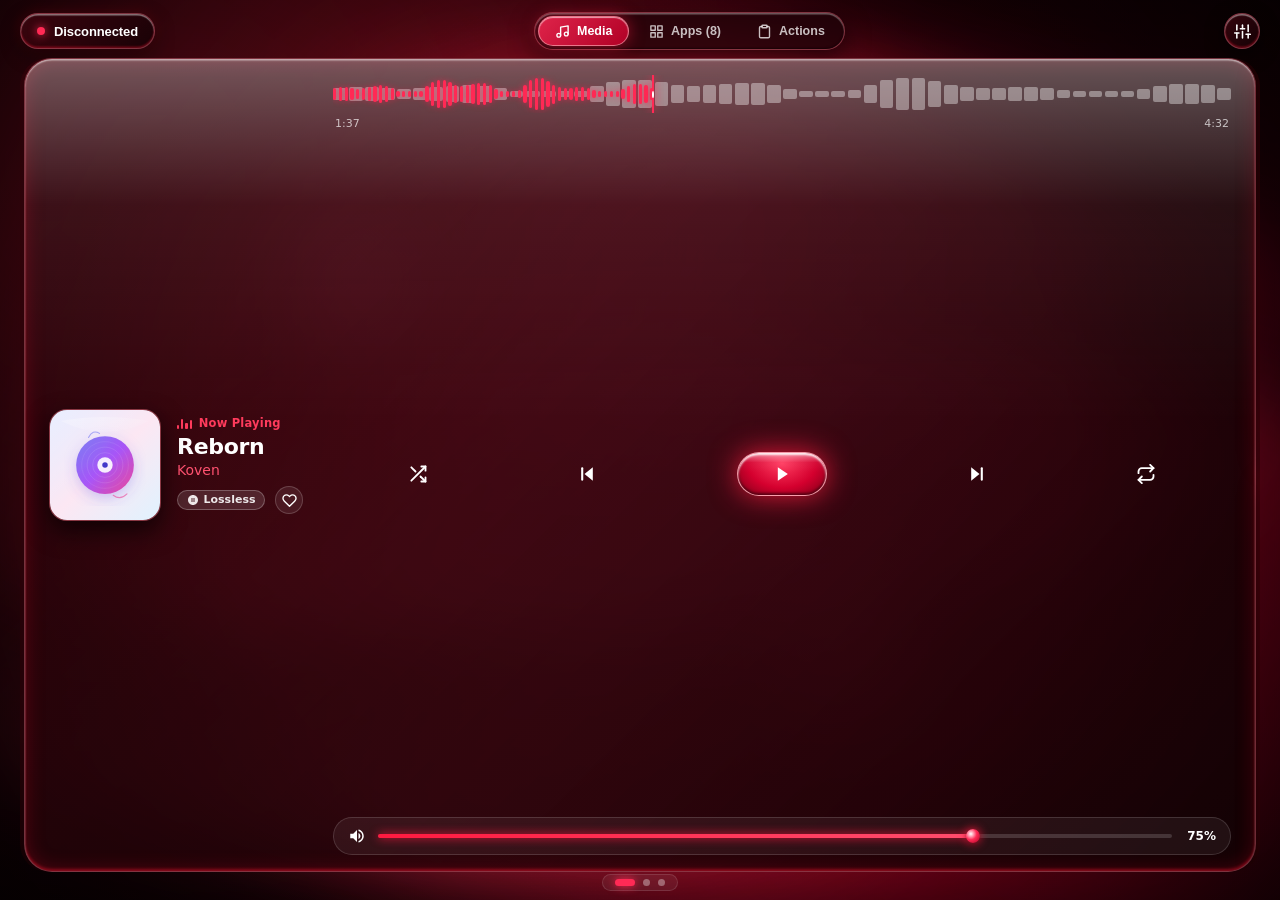
==== windows/Mousely.Tray/wwwroot/index.html @ 7a959085 "Eliminate UI lag with GPU-composited fluid background, CSS-clip waveform, and 0ms fast-touch dispatc" ====
<!DOCTYPE html>
<html lang="en">
<head>
  <meta charset="UTF-8">
  <meta name="viewport" content="width=device-width, initial-scale=1.0, maximum-scale=1.0, user-scalable=no, viewport-fit=cover">
  <title>Mousely - Windows Remote Deck</title>
  <meta name="apple-mobile-web-app-capable" content="yes">
  <meta name="apple-mobile-web-app-status-bar-style" content="black-translucent">
  <link rel="icon" type="image/png" href="assets/logo.png">
  <link rel="stylesheet" href="styles.css">
</head>
<body>
  <!-- ================= GPU-ACCELERATED DYNAMIC FLUID BACKGROUND ================= -->
  <div class="fluid-background-root" aria-hidden="true">
    <div class="fluid-ambient-mesh"></div>
    <div class="fluid-ribbon ribbon-1"></div>
    <div class="fluid-ribbon ribbon-2"></div>
    <div class="fluid-ribbon ribbon-3"></div>
    <div class="fluid-orb orb-1"></div>
    <div class="fluid-orb orb-2"></div>
    <div class="fluid-vignette"></div>
  </div>

  <!-- Dynamic Island Notification Toast -->
  <div class="apple-island-toast" id="appleToast">
    <div class="island-icon" id="toastIcon">✨</div>
    <span class="island-text" id="toastText">Connected</span>
  </div>

  <!-- Master App Container -->
  <div class="app-landscape-root">
    
    <!-- Top Liquid Glass Navigation Header -->
    <header class="top-glass-header">
      <!-- Left: Connection Status Pill -->
      <button class="status-glass-pill fast-touch" id="statusPill" data-action="desktop-selector" title="Desktop Connection">
        <span class="status-glow-dot" id="statusDot"></span>
        <span class="status-name" id="statusDeviceName">Select Desktop</span>
      </button>

      <!-- Center: Liquid Glass Segmented Page Switcher -->
      <nav class="nav-segmented-glass" id="navTabs">
        <button class="nav-glass-tab fast-touch active" data-page="0">
          <svg viewBox="0 0 24 24" fill="none" stroke="currentColor" stroke-width="2.2" stroke-linecap="round" stroke-linejoin="round">
            <path d="M9 18V5l12-2v13"></path>
            <circle cx="6" cy="18" r="3"></circle>
            <circle cx="18" cy="16" r="3"></circle>
          </svg>
          <span>Media</span>
        </button>
        <button class="nav-glass-tab fast-touch" data-page="1">
          <svg viewBox="0 0 24 24" fill="none" stroke="currentColor" stroke-width="2.2" stroke-linecap="round" stroke-linejoin="round">
            <rect x="3" y="3" width="7" height="7"></rect>
            <rect x="14" y="3" width="7" height="7"></rect>
            <rect x="14" y="14" width="7" height="7"></rect>
            <rect x="3" y="14" width="7" height="7"></rect>
          </svg>
          <span>Apps (8)</span>
        </button>
        <button class="nav-glass-tab fast-touch" data-page="2">
          <svg viewBox="0 0 24 24" fill="none" stroke="currentColor" stroke-width="2.2" stroke-linecap="round" stroke-linejoin="round">
            <path d="M16 4h2a2 2 0 0 1 2 2v14a2 2 0 0 1-2 2H6a2 2 0 0 1-2-2V6a2 2 0 0 1 2-2h2"></path>
            <rect x="8" y="2" width="8" height="4" rx="1" ry="1"></rect>
          </svg>
          <span>Actions</span>
        </button>
      </nav>

      <!-- Right: Settings / Discovered PCs Button -->
      <button class="header-glass-icon-btn fast-touch" data-action="desktop-selector" title="Scan Devices">
        <svg viewBox="0 0 24 24" fill="none" stroke="currentColor" stroke-width="2.2" stroke-linecap="round" stroke-linejoin="round">
          <line x1="4" y1="21" x2="4" y2="14"></line>
          <line x1="4" y1="10" x2="4" y2="3"></line>
          <line x1="12" y1="21" x2="12" y2="12"></line>
          <line x1="12" y1="8" x2="12" y2="3"></line>
          <line x1="20" y1="21" x2="20" y2="16"></line>
          <line x1="20" y1="12" x2="20" y2="3"></line>
          <line x1="1" y1="14" x2="7" y2="14"></line>
          <line x1="9" y1="8" x2="15" y2="8"></line>
          <line x1="17" y1="16" x2="23" y2="16"></line>
        </svg>
      </button>
    </header>

    <!-- Main Viewport Carousel (3 Pages) -->
    <div class="carousel-viewport" id="carouselViewport">
      <div class="carousel-slider-track" id="carouselTrack">
        
        <!-- =========================================================================
             PAGE 1: MEDIA CONTROL (Center Player + Waveform + Ruby Capsule + Volume)
             ========================================================================= -->
        <section class="carousel-page-pane page-media" id="pageMedia">
          <div class="liquid-media-deck-card">
            <div class="glass-specular-highlight"></div>

            <!-- Left Deck: Artwork + Live Track Info + Quality Badge -->
            <div class="media-deck-left">
              <div class="media-art-frame" id="artworkContainer">
                <img id="albumArtImg" class="media-art-img" src="assets/default-art.svg" alt="Album Art" onerror="this.src='assets/default-art.svg'">
                <div class="art-specular-gloss"></div>
              </div>

              <div class="media-meta-group">
                <div class="now-playing-pill">
                  <span class="live-wave-icon">
                    <span class="wave-stem stem-1"></span>
                    <span class="wave-stem stem-2"></span>
                    <span class="wave-stem stem-3"></span>
                    <span class="wave-stem stem-4"></span>
                  </span>
                  <span>Now Playing</span>
                </div>

                <h1 class="media-track-title" id="trackTitle">Reborn</h1>
                <div class="media-track-artist" id="trackArtist">Koven</div>

                <div class="media-badge-row">
                  <div class="media-quality-badge">
                    <svg width="12" height="12" viewBox="0 0 24 24" fill="currentColor">
                      <path d="M12 2C6.48 2 2 6.48 2 12s4.48 10 10 10 10-4.48 10-10S17.52 2 12 2zm-1 14H9V8h2v8zm4 0h-2V8h2v8z"/>
                    </svg>
                    <span>Lossless</span>
                  </div>

                  <button class="media-favorite-btn fast-touch" id="btnHeart" data-action="favorite" title="Like Track">
                    <svg viewBox="0 0 24 24" fill="none" stroke="currentColor" stroke-width="2.2" stroke-linecap="round" stroke-linejoin="round">
                      <path d="M20.84 4.61a5.5 5.5 0 0 0-7.78 0L12 5.67l-1.06-1.06a5.5 5.5 0 0 0-7.78 7.78l1.06 1.06L12 21.23l7.78-7.78 1.06-1.06a5.5 5.5 0 0 0 0-7.78z"></path>
                    </svg>
                  </button>
                </div>
              </div>
            </div>

            <!-- Right Deck: Scrubber + Big Ruby Capsule Play/Pause + Volume Rail -->
            <div class="media-deck-right">
              
              <!-- Fast Pure CSS Clip Waveform Audio Scrubber -->
              <div class="media-waveform-block">
                <div class="waveform-scrubber-wrap" id="waveformBar">
                  <!-- Base frosted white bars -->
                  <div class="waveform-bars-track" id="waveformBarsBase"></div>
                  <!-- Active illuminated red bars with clip -->
                  <div class="waveform-progress-clip" id="waveformProgressClip">
                    <div class="waveform-bars-track active" id="waveformBarsActive"></div>
                  </div>
                  <!-- Needle indicator -->
                  <div class="waveform-needle" id="waveformNeedle">
                    <div class="needle-bead"></div>
                  </div>
                </div>
                <div class="waveform-time-row">
                  <span class="time-readout" id="timeElapsed">1:37</span>
                  <span class="time-readout" id="timeTotal">4:32</span>
                </div>
              </div>

              <!-- Transport Controls Row -->
              <div class="media-controls-row">
                <button class="btn-transport fast-touch" id="btnShuffle" data-action="shuffle" title="Shuffle">
                  <svg viewBox="0 0 24 24" fill="none" stroke="currentColor" stroke-width="2.2" stroke-linecap="round" stroke-linejoin="round">
                    <polyline points="16 3 21 3 21 8"></polyline>
                    <line x1="4" y1="20" x2="21" y2="3"></line>
                    <polyline points="21 16 21 21 16 21"></polyline>
                    <line x1="15" y1="15" x2="21" y2="21"></line>
                    <line x1="4" y1="4" x2="9" y2="9"></line>
                  </svg>
                </button>

                <button class="btn-transport fast-touch" id="btnPrev" data-action="prev" title="Previous Track">
                  <svg viewBox="0 0 24 24" fill="currentColor">
                    <polygon points="19 20 9 12 19 4 19 20"></polygon>
                    <rect x="5" y="4" width="2.5" height="16" rx="1"></rect>
                  </svg>
                </button>

                <!-- Signature Large Ruby Liquid Glass Play/Pause Capsule -->
                <button class="btn-play-capsule fast-touch" id="btnPlayPause" data-action="play_pause" title="Play / Pause">
                  <div class="capsule-specular"></div>
                  <svg id="playIcon" viewBox="0 0 24 24" fill="currentColor">
                    <polygon points="7 4 19 12 7 20 7 4"></polygon>
                  </svg>
                  <svg id="pauseIcon" viewBox="0 0 24 24" fill="currentColor" style="display: none;">
                    <rect x="6" y="4" width="3.5" height="16" rx="1.5"></rect>
                    <rect x="14.5" y="4" width="3.5" height="16" rx="1.5"></rect>
                  </svg>
                </button>

                <button class="btn-transport fast-touch" id="btnNext" data-action="next" title="Next Track">
                  <svg viewBox="0 0 24 24" fill="currentColor">
                    <polygon points="5 4 15 12 5 20 5 4"></polygon>
                    <rect x="16.5" y="4" width="2.5" height="16" rx="1"></rect>
                  </svg>
                </button>

                <button class="btn-transport fast-touch" id="btnRepeat" data-action="repeat" title="Repeat">
                  <svg viewBox="0 0 24 24" fill="none" stroke="currentColor" stroke-width="2.2" stroke-linecap="round" stroke-linejoin="round">
                    <polyline points="17 1 21 5 17 9"></polyline>
                    <path d="M3 11V9a4 4 0 0 1 4-4h14"></path>
                    <polyline points="7 23 3 19 7 15"></polyline>
                    <path d="M21 13v2a4 4 0 0 1-4 4H3"></path>
                  </svg>
                </button>
              </div>

              <!-- Volume Synchronization Bar with 3D Ruby Metallic Orb -->
              <div class="media-volume-strip">
                <button class="vol-icon-btn fast-touch" id="btnMuteToggle" data-action="mute" title="Mute / Unmute">
                  <svg id="volIcon" viewBox="0 0 24 24" fill="currentColor">
                    <path d="M3 9v6h4l5 5V4L7 9H3zm13.5 3c0-1.77-1.02-3.29-2.5-4.03v8.05c1.48-.73 2.5-2.25 2.5-4.02zM14 3.23v2.06c2.89.86 5 3.54 5 6.71s-2.11 5.85-5 6.71v2.06c4.01-.91 7-4.49 7-8.77s-2.99-7.86-7-8.77z"/>
                  </svg>
                  <svg id="muteIcon" viewBox="0 0 24 24" fill="currentColor" style="display: none;">
                    <path d="M16.5 12c0-1.77-1.02-3.29-2.5-4.03v2.21l2.45 2.45c.03-.2.05-.41.05-.63zm2.5 0c0 .94-.2 1.82-.54 2.64l1.51 1.51C20.63 14.91 21 13.5 21 12c0-4.28-2.99-7.86-7-8.77v2.06c2.89.86 5 3.54 5 6.71zM4.27 3L3 4.27 7.73 9H3v6h4l5 5v-6.73l4.25 4.25c-.67.52-1.42.93-2.25 1.18v2.06c1.38-.31 2.63-.95 3.69-1.81L19.73 21 21 19.73l-9-9L4.27 3zM12 4L9.91 6.09 12 8.18V4z"/>
                  </svg>
                </button>

                <div class="vol-track-container" id="volumeTrack">
                  <div class="vol-track-fill" id="volumeFill">
                    <div class="vol-thumb-ball"></div>
                  </div>
                </div>

                <span class="vol-percentage" id="volumeBadge">75%</span>
              </div>

            </div>
          </div>
        </section>

        <!-- =========================================================================
             PAGE 2: MISSION CONTROL (8 Liquid Glass Blocks to Launch PC Applications)
             ========================================================================= -->
        <section class="carousel-page-pane page-mission" id="pageMission">
          <div class="mission-grid-8">
            
            <!-- Block 1: Browser -->
            <button class="liquid-pill-block fast-touch" data-action="app" data-slot="1" data-name="Browser">
              <div class="pill-left-content">
                <svg class="pill-icon" viewBox="0 0 24 24" fill="none" stroke="currentColor" stroke-width="2.2">
                  <circle cx="12" cy="12" r="10"></circle>
                  <line x1="2" y1="12" x2="22" y2="12"></line>
                  <path d="M12 2a15.3 15.3 0 0 1 4 10 15.3 15.3 0 0 1-4 10 15.3 15.3 0 0 1-4-10 15.3 15.3 0 0 1 4-10z"></path>
                </svg>
                <div class="pill-text-group">
                  <span class="pill-title">Browser</span>
                  <span class="pill-sub">Default Web</span>
                </div>
              </div>
              <span class="pill-badge">1</span>
            </button>

            <!-- Block 2: Spotify -->
            <button class="liquid-pill-block fast-touch" data-action="app" data-slot="2" data-name="Spotify">
              <div class="pill-left-content">
                <svg class="pill-icon" viewBox="0 0 24 24" fill="none" stroke="currentColor" stroke-width="2.2">
                  <circle cx="12" cy="12" r="10"></circle>
                  <path d="M8 11.5c3.5-1 7.5-.5 10.5 1"></path>
                  <path d="M7 14.5c3-.8 6.5-.4 9.5.8"></path>
                  <path d="M9 8.5c4-1.2 9-.8 12.5 1"></path>
                </svg>
                <div class="pill-text-group">
                  <span class="pill-title">Spotify</span>
                  <span class="pill-sub">Music Stream</span>
                </div>
              </div>
              <span class="pill-badge">2</span>
            </button>

            <!-- Block 3: File Explorer -->
            <button class="liquid-pill-block fast-touch" data-action="app" data-slot="3" data-name="Explorer">
              <div class="pill-left-content">
                <svg class="pill-icon" viewBox="0 0 24 24" fill="none" stroke="currentColor" stroke-width="2.2">
                  <path d="M22 19a2 2 0 0 1-2 2H4a2 2 0 0 1-2-2V5a2 2 0 0 1 2-2h5l2 3h9a2 2 0 0 1 2 2z"></path>
                </svg>
                <div class="pill-text-group">
                  <span class="pill-title">Explorer</span>
                  <span class="pill-sub">Files & Folders</span>
                </div>
              </div>
              <span class="pill-badge">3</span>
            </button>

            <!-- Block 4: Task Manager -->
            <button class="liquid-pill-block fast-touch" data-action="app" data-slot="4" data-name="Task Manager">
              <div class="pill-left-content">
                <svg class="pill-icon" viewBox="0 0 24 24" fill="none" stroke="currentColor" stroke-width="2.2">
                  <polyline points="22 12 18 12 15 21 9 3 6 12 2 12"></polyline>
                </svg>
                <div class="pill-text-group">
                  <span class="pill-title">Task Mgr</span>
                  <span class="pill-sub">Performance</span>
                </div>
              </div>
              <span class="pill-badge">4</span>
            </button>

            <!-- Block 5: Terminal -->
            <button class="liquid-pill-block fast-touch" data-action="app" data-slot="5" data-name="Terminal">
              <div class="pill-left-content">
                <svg class="pill-icon" viewBox="0 0 24 24" fill="none" stroke="currentColor" stroke-width="2.2">
                  <polyline points="4 17 10 11 4 5"></polyline>
                  <line x1="12" y1="19" x2="20" y2="19"></line>
                </svg>
                <div class="pill-text-group">
                  <span class="pill-title">Terminal</span>
                  <span class="pill-sub">PowerShell</span>
                </div>
              </div>
              <span class="pill-badge">5</span>
            </button>

            <!-- Block 6: Calculator -->
            <button class="liquid-pill-block fast-touch" data-action="app" data-slot="6" data-name="Calculator">
              <div class="pill-left-content">
                <svg class="pill-icon" viewBox="0 0 24 24" fill="none" stroke="currentColor" stroke-width="2.2">
                  <rect x="4" y="2" width="16" height="20" rx="2"></rect>
                  <line x1="8" y1="6" x2="16" y2="6"></line>
                  <line x1="16" y1="14" x2="16" y2="18"></line>
                  <line x1="8" y1="10" x2="8.01" y2="10"></line>
                  <line x1="12" y1="10" x2="12.01" y2="10"></line>
                  <line x1="16" y1="10" x2="16.01" y2="10"></line>
                  <line x1="8" y1="14" x2="8.01" y2="14"></line>
                  <line x1="12" y1="14" x2="12.01" y2="14"></line>
                </svg>
                <div class="pill-text-group">
                  <span class="pill-title">Calculator</span>
                  <span class="pill-sub">Math Utility</span>
                </div>
              </div>
              <span class="pill-badge">6</span>
            </button>

            <!-- Block 7: Notepad -->
            <button class="liquid-pill-block fast-touch" data-action="app" data-slot="7" data-name="Notepad">
              <div class="pill-left-content">
                <svg class="pill-icon" viewBox="0 0 24 24" fill="none" stroke="currentColor" stroke-width="2.2">
                  <path d="M14 2H6a2 2 0 0 0-2 2v16a2 2 0 0 0 2 2h12a2 2 0 0 0 2-2V8z"></path>
                  <polyline points="14 2 14 8 20 8"></polyline>
                  <line x1="16" y1="13" x2="8" y2="13"></line>
                </svg>
                <div class="pill-text-group">
                  <span class="pill-title">Notepad</span>
                  <span class="pill-sub">Text Editor</span>
                </div>
              </div>
              <span class="pill-badge">7</span>
            </button>

            <!-- Block 8: Windows Settings -->
            <button class="liquid-pill-block fast-touch" data-action="app" data-slot="8" data-name="Settings">
              <div class="pill-left-content">
                <svg class="pill-icon" viewBox="0 0 24 24" fill="none" stroke="currentColor" stroke-width="2.2">
                  <circle cx="12" cy="12" r="3"></circle>
                  <path d="M19.4 15a1.65 1.65 0 0 0 .33 1.82l.06.06a2 2 0 0 1 0 2.83 2 2 0 0 1-2.83 0l-.06-.06a1.65 1.65 0 0 0-1.82-.33 1.65 1.65 0 0 0-1 1.51V21a2 2 0 0 1-2 2 2 2 0 0 1-2-2v-.09A1.65 1.65 0 0 0 9 19.4a1.65 1.65 0 0 0-1.82.33l-.06.06a2 2 0 0 1-2.83 0 2 2 0 0 1 0-2.83l.06-.06a1.65 1.65 0 0 0 .33-1.82 1.65 1.65 0 0 0-1.51-1H3a2 2 0 0 1-2-2 2 2 0 0 1 2-2h.09A1.65 1.65 0 0 0 4.6 9a1.65 1.65 0 0 0-.33-1.82l-.06-.06a2 2 0 0 1 0-2.83 2 2 0 0 1 2.83 0l.06.06a1.65 1.65 0 0 0 1.82.33H9a1.65 1.65 0 0 0 1-1.51V3a2 2 0 0 1 2-2 2 2 0 0 1 2 2v.09a1.65 1.65 0 0 0 1 1.51 1.65 1.65 0 0 0 1.82-.33l.06-.06a2 2 0 0 1 2.83 0 2 2 0 0 1 0 2.83l-.06.06a1.65 1.65 0 0 0-.33 1.82V9a1.65 1.65 0 0 0 1.51 1H21a2 2 0 0 1 2 2 2 2 0 0 1-2 2h-.09a1.65 1.65 0 0 0-1.51 1z"></path>
                </svg>
                <div class="pill-text-group">
                  <span class="pill-title">Settings</span>
                  <span class="pill-sub">PC Config</span>
                </div>
              </div>
              <span class="pill-badge">8</span>
            </button>

          </div>
        </section>

        <!-- =========================================================================
             PAGE 3: QUICK ACTIONS (4 Liquid Glass Blocks: Ctrl+C, Ctrl+V, Win+V, Screenshot)
             ========================================================================= -->
        <section class="carousel-page-pane page-actions" id="pageActions">
          <div class="actions-grid-4">
            
            <!-- Action 1: Ctrl + C (Copy) -->
            <button class="liquid-action-card fast-touch" data-action="clip" data-clip="copy">
              <div class="card-icon-halo">
                <svg viewBox="0 0 24 24" fill="none" stroke="currentColor" stroke-width="2.2" stroke-linecap="round" stroke-linejoin="round">
                  <rect x="9" y="9" width="13" height="13" rx="2" ry="2"></rect>
                  <path d="M5 15H4a2 2 0 0 1-2-2V4a2 2 0 0 1 2-2h9a2 2 0 0 1 2 2v1"></path>
                </svg>
              </div>
              <div class="card-text-block">
                <span class="card-main-title">Copy</span>
                <span class="card-shortcut-tag">Ctrl + C</span>
              </div>
              <div class="card-badge-disc">1</div>
            </button>

            <!-- Action 2: Ctrl + V (Paste) -->
            <button class="liquid-action-card fast-touch" data-action="clip" data-clip="paste">
              <div class="card-icon-halo">
                <svg viewBox="0 0 24 24" fill="none" stroke="currentColor" stroke-width="2.2" stroke-linecap="round" stroke-linejoin="round">
                  <path d="M16 4h2a2 2 0 0 1 2 2v14a2 2 0 0 1-2 2H6a2 2 0 0 1-2-2V6a2 2 0 0 1 2-2h2"></path>
                  <rect x="8" y="2" width="8" height="4" rx="1" ry="1"></rect>
                </svg>
              </div>
              <div class="card-text-block">
                <span class="card-main-title">Paste</span>
                <span class="card-shortcut-tag">Ctrl + V</span>
              </div>
              <div class="card-badge-disc">2</div>
            </button>

            <!-- Action 3: Win + V (Clipboard History) -->
            <button class="liquid-action-card fast-touch" data-action="clip" data-clip="history">
              <div class="card-icon-halo">
                <svg viewBox="0 0 24 24" fill="currentColor">
                  <path d="M0 3.449L9.75 2.1v9.451H0m10.949-9.602L24 0v11.551H10.949M0 12.6h9.75V22.05L0 20.7m10.949-8.1H24V24l-13.051-1.802"/>
                </svg>
              </div>
              <div class="card-text-block">
                <span class="card-main-title">Clipboard History</span>
                <span class="card-shortcut-tag">Win + V</span>
              </div>
              <div class="card-badge-disc">3</div>
            </button>

            <!-- Action 4: Win + Shift + S (Screenshot) -->
            <button class="liquid-action-card fast-touch" data-action="clip" data-clip="screenshot">
              <div class="card-icon-halo">
                <svg viewBox="0 0 24 24" fill="none" stroke="currentColor" stroke-width="2.2" stroke-linecap="round" stroke-linejoin="round">
                  <path d="M23 19a2 2 0 0 1-2 2H3a2 2 0 0 1-2-2V8a2 2 0 0 1 2-2h4l2-3h6l2 3h4a2 2 0 0 1 2 2z"></path>
                  <circle cx="12" cy="13" r="4"></circle>
                </svg>
              </div>
              <div class="card-text-block">
                <span class="card-main-title">Screenshot</span>
                <span class="card-shortcut-tag">Win + Shift + S</span>
              </div>
              <div class="card-badge-disc">4</div>
            </button>

          </div>
        </section>

      </div>
    </div>

    <!-- Minimal Liquid Glass Pagination Dots -->
    <footer class="bottom-page-indicator">
      <div class="carousel-dots-pill" id="carouselDots">
        <span class="carousel-dot active" data-page="0"></span>
        <span class="carousel-dot" data-page="1"></span>
        <span class="carousel-dot" data-page="2"></span>
      </div>
    </footer>

  </div>

  <!-- ================= DESKTOP SELECTOR OVERLAY ================= -->
  <div class="deck-modal-backdrop" id="desktopLaunchOverlay" onclick="closeModalsOnBackdrop(event)">
    <div class="desktop-launch-card">
      <div class="launch-header">
        <div class="launch-title-wrap">
          <span class="launch-title">🖥️ Select Windows Host</span>
          <div class="radar-spinner"></div>
        </div>
        <button class="modal-close-btn fast-touch" data-action="close-modals">✕</button>
      </div>

      <div class="desktop-devices-list" id="desktopDevicesList">
        <div class="desktop-item-card" style="justify-content: center; color: rgba(255,255,255,0.6); cursor: default;">
          <span>Searching local network...</span>
        </div>
      </div>

      <div class="launch-manual-row">
        <input type="text" class="launch-manual-input" id="manualIpInput" placeholder="Enter IP:58920 (e.g. 192.168.1.100:58920)">
        <button class="btn-manual-connect fast-touch" data-action="manual-connect">Connect</button>
      </div>
    </div>
  </div>

  <script src="app.js"></script>
</body>
</html>
---- windows/Mousely.Tray/wwwroot/styles.css ----
/* =========================================================================
   Mousely - Ultra-Performance Apple Liquid Glass Theme (VisionOS & iOS 15+ Edition)
   GPU-Composited Continuous Fluid Ribbon Loop & 0ms Instant Touch Response
   ========================================================================= */

:root {
  --font-sans: -apple-system, BlinkMacSystemFont, "SF Pro Display", "SF Pro Text", system-ui, -apple-system, sans-serif;

  /* Rich Optical Liquid Ruby Glass Palette */
  --liquid-glass-bg: linear-gradient(135deg, rgba(68, 6, 17, 0.75) 0%, rgba(22, 2, 6, 0.88) 100%);
  --liquid-glass-card-bg: linear-gradient(135deg, rgba(52, 5, 13, 0.78) 0%, rgba(18, 2, 5, 0.92) 100%);
  --liquid-glass-border: rgba(255, 120, 140, 0.42);
  --liquid-ruby-glow: rgba(255, 26, 64, 0.35);

  --text-primary: #ffffff;
  --text-secondary: rgba(255, 255, 255, 0.85);
  --text-red-sub: rgba(255, 190, 200, 0.85);

  --apple-red: #ff2a55;
  --apple-red-neon: #ff1a40;
}

* {
  box-sizing: border-box;
  margin: 0;
  padding: 0;
  -webkit-tap-highlight-color: transparent;
  user-select: none;
  -webkit-user-select: none;
  touch-action: manipulation;
}

html, body {
  width: 100%;
  height: 100%;
  overflow: hidden;
  font-family: var(--font-sans);
  background: #080103;
  color: var(--text-primary);
  -webkit-font-smoothing: antialiased;
}

/* ================= GPU-COMPOSITED CONTINUOUS FLUID BACKGROUND ================= */
.fluid-background-root {
  position: fixed;
  inset: 0;
  width: 100vw;
  height: 100vh;
  overflow: hidden;
  pointer-events: none;
  z-index: 0;
  background: radial-gradient(circle at 50% 50%, #200207 0%, #0d0104 60%, #050002 100%);
  contain: strict;
}

.fluid-ambient-mesh {
  position: absolute;
  inset: -15%;
  width: 130%;
  height: 130%;
  background: 
    radial-gradient(circle at 20% 25%, rgba(255, 30, 60, 0.38) 0%, transparent 50%),
    radial-gradient(circle at 80% 75%, rgba(220, 0, 40, 0.35) 0%, transparent 55%),
    radial-gradient(circle at 50% 50%, rgba(180, 0, 25, 0.25) 0%, transparent 60%);
  filter: blur(40px);
  -webkit-filter: blur(40px);
  will-change: transform;
  transform: translate3d(0, 0, 0);
  animation: meshDrift 20s ease-in-out infinite alternate;
}

@keyframes meshDrift {
  0% { transform: scale(1) translate3d(-2%, -2%, 0); }
  100% { transform: scale(1.08) translate3d(2%, 3%, 0); }
}

.fluid-ribbon {
  position: absolute;
  filter: blur(35px);
  -webkit-filter: blur(35px);
  opacity: 0.85;
  mix-blend-mode: screen;
  will-change: transform;
  transform: translate3d(0, 0, 0);
}

.ribbon-1 {
  width: 120vw;
  height: 55vh;
  top: 15%;
  left: -10vw;
  background: linear-gradient(115deg, transparent 15%, rgba(255, 30, 60, 0.7) 45%, rgba(220, 10, 45, 0.5) 70%, transparent 90%);
  border-radius: 40% 60% 70% 30% / 40% 50% 60% 50%;
  animation: ribbonFlow1 18s ease-in-out infinite alternate;
}

.ribbon-2 {
  width: 130vw;
  height: 60vh;
  top: 40%;
  left: -15vw;
  background: linear-gradient(135deg, transparent 20%, rgba(255, 50, 80, 0.6) 50%, rgba(180, 0, 30, 0.4) 75%, transparent 95%);
  border-radius: 60% 40% 30% 70% / 50% 40% 50% 60%;
  animation: ribbonFlow2 22s ease-in-out infinite alternate;
}

.ribbon-3 {
  width: 110vw;
  height: 45vh;
  top: 5%;
  left: -5vw;
  background: linear-gradient(95deg, transparent 25%, rgba(255, 20, 50, 0.65) 55%, transparent 85%);
  border-radius: 50% 50% 60% 40% / 40% 60% 40% 60%;
  animation: ribbonFlow3 26s ease-in-out infinite alternate;
}

@keyframes ribbonFlow1 {
  0% { transform: translate3d(-3%, -4%, 0) rotate(-4deg) scale(1); }
  50% { transform: translate3d(4%, 3%, 0) rotate(2deg) scale(1.05); }
  100% { transform: translate3d(-2%, 5%, 0) rotate(5deg) scale(0.98); }
}

@keyframes ribbonFlow2 {
  0% { transform: translate3d(4%, 3%, 0) rotate(3deg) scale(1.04); }
  50% { transform: translate3d(-4%, -2%, 0) rotate(-2deg) scale(0.96); }
  100% { transform: translate3d(2%, -4%, 0) rotate(-5deg) scale(1.02); }
}

@keyframes ribbonFlow3 {
  0% { transform: translate3d(-2%, 2%, 0) rotate(-2deg) scale(0.98); }
  50% { transform: translate3d(3%, -3%, 0) rotate(3deg) scale(1.04); }
  100% { transform: translate3d(-3%, -2%, 0) rotate(1deg) scale(1.01); }
}

.fluid-orb {
  position: absolute;
  border-radius: 50%;
  filter: blur(28px);
  -webkit-filter: blur(28px);
  mix-blend-mode: screen;
  will-change: transform;
}

.orb-1 {
  width: 200px;
  height: 200px;
  top: 20%;
  left: 20%;
  background: radial-gradient(circle, rgba(255, 42, 85, 0.45) 0%, transparent 70%);
  animation: orbDrift1 14s ease-in-out infinite alternate;
}

.orb-2 {
  width: 240px;
  height: 240px;
  bottom: 15%;
  right: 25%;
  background: radial-gradient(circle, rgba(255, 20, 50, 0.4) 0%, transparent 70%);
  animation: orbDrift2 16s ease-in-out infinite alternate;
}

@keyframes orbDrift1 {
  0% { transform: translate3d(-20px, 0, 0); }
  100% { transform: translate3d(30px, 25px, 0); }
}

@keyframes orbDrift2 {
  0% { transform: translate3d(25px, -15px, 0); }
  100% { transform: translate3d(-20px, 20px, 0); }
}

.fluid-vignette {
  position: absolute;
  inset: 0;
  background: radial-gradient(circle at 50% 50%, transparent 55%, rgba(5, 0, 2, 0.75) 100%);
}

/* ================= 0ms FAST-TOUCH INTERACTION SYSTEM ================= */
.fast-touch {
  cursor: pointer;
  outline: none;
  -webkit-tap-highlight-color: transparent;
  touch-action: manipulation;
  transition: transform 0.08s ease, filter 0.08s ease;
  will-change: transform;
}

.fast-touch:active,
.fast-touch.touch-active {
  transform: scale(0.95) translateZ(0) !important;
  filter: brightness(1.28) !important;
}

/* ================= APPLE DYNAMIC ISLAND NOTIFICATION TOAST ================= */
.apple-island-toast {
  position: fixed;
  top: env(safe-area-inset-top, 10px);
  left: 50%;
  transform: translateX(-50%) translateY(-70px) scale(0.9);
  height: 38px;
  padding: 0 18px;
  border-radius: 19px;
  background: rgba(18, 2, 5, 0.92);
  border: 1px solid rgba(255, 100, 120, 0.4);
  box-shadow: 
    0 10px 30px rgba(0, 0, 0, 0.8),
    0 0 20px rgba(255, 26, 64, 0.3),
    inset 0 1px 1px rgba(255, 255, 255, 0.4);
  backdrop-filter: blur(12px);
  -webkit-backdrop-filter: blur(12px);
  display: flex;
  align-items: center;
  gap: 10px;
  z-index: 1000;
  opacity: 0;
  pointer-events: none;
  transition: transform 0.35s cubic-bezier(0.175, 0.885, 0.32, 1.275), opacity 0.25s ease;
}

.apple-island-toast.show {
  transform: translateX(-50%) translateY(0) scale(1);
  opacity: 1;
}

.island-icon { font-size: 15px; }
.island-text { font-size: 13px; font-weight: 600; color: #ffffff; letter-spacing: -0.1px; }

/* ================= MASTER LANDSCAPE ROOT ================= */
.app-landscape-root {
  position: relative;
  z-index: 1;
  width: 100vw;
  height: 100vh;
  padding: 10px 20px 8px 20px;
  padding-left: max(20px, env(safe-area-inset-left));
  padding-right: max(20px, env(safe-area-inset-right));
  padding-top: max(10px, env(safe-area-inset-top));
  padding-bottom: max(8px, env(safe-area-inset-bottom));
  display: flex;
  flex-direction: column;
  justify-content: space-between;
  box-sizing: border-box;
}

/* ================= TOP LIQUID GLASS NAVIGATION HEADER ================= */
.top-glass-header {
  height: 42px;
  display: flex;
  align-items: center;
  justify-content: space-between;
  gap: 16px;
  margin-bottom: 6px;
  flex-shrink: 0;
}

.status-glass-pill {
  height: 36px;
  padding: 0 16px;
  border-radius: 18px;
  background: var(--liquid-glass-bg);
  border: 1.5px solid var(--liquid-glass-border);
  box-shadow:
    inset 0 1.5px 1px 0 rgba(255, 255, 255, 0.45),
    inset 0 -1.5px 2px 0 rgba(255, 20, 50, 0.35),
    0 6px 18px rgba(0, 0, 0, 0.5),
    0 0 14px rgba(230, 0, 40, 0.2);
  display: flex;
  align-items: center;
  gap: 9px;
  color: #ffffff;
}

.status-glow-dot {
  width: 8px;
  height: 8px;
  border-radius: 50%;
  background: #ff2a55;
  box-shadow: 0 0 10px #ff2a55;
}

.status-glow-dot.connected {
  background: #34d399;
  box-shadow: 0 0 10px #34d399;
}

.status-name {
  font-size: 13px;
  font-weight: 600;
  letter-spacing: -0.1px;
}

.nav-segmented-glass {
  height: 38px;
  padding: 3px;
  border-radius: 19px;
  background: rgba(30, 3, 8, 0.75);
  border: 1.5px solid var(--liquid-glass-border);
  box-shadow:
    inset 0 1.5px 1px 0 rgba(255, 255, 255, 0.35),
    inset 0 -1px 2px 0 rgba(0, 0, 0, 0.5),
    0 8px 24px rgba(0, 0, 0, 0.6);
  display: flex;
  align-items: center;
  gap: 4px;
}

.nav-glass-tab {
  height: 30px;
  padding: 0 16px;
  border-radius: 15px;
  background: transparent;
  border: none;
  color: rgba(255, 255, 255, 0.75);
  display: flex;
  align-items: center;
  gap: 7px;
  font-size: 12.5px;
  font-weight: 600;
  transition: all 0.15s ease;
}

.nav-glass-tab svg { width: 15px; height: 15px; }

.nav-glass-tab.active {
  background: linear-gradient(135deg, rgba(255, 42, 85, 0.85) 0%, rgba(184, 0, 40, 0.95) 100%);
  color: #ffffff;
  border: 1px solid rgba(255, 180, 190, 0.6);
  box-shadow: 0 0 16px rgba(255, 26, 64, 0.5), inset 0 1px 1px rgba(255, 255, 255, 0.6);
}

.header-glass-icon-btn {
  width: 36px;
  height: 36px;
  border-radius: 18px;
  background: var(--liquid-glass-bg);
  border: 1.5px solid var(--liquid-glass-border);
  box-shadow:
    inset 0 1.5px 1px 0 rgba(255, 255, 255, 0.45),
    inset 0 -1.5px 2px 0 rgba(255, 20, 50, 0.35),
    0 6px 18px rgba(0, 0, 0, 0.5);
  display: flex;
  align-items: center;
  justify-content: center;
  color: #ffffff;
}

.header-glass-icon-btn svg { width: 17px; height: 17px; }

/* ================= MAIN CAROUSEL VIEWPORT (3 PAGES) ================= */
.carousel-viewport {
  flex: 1;
  width: 100%;
  overflow: hidden;
  position: relative;
  border-radius: 28px;
}

.carousel-slider-track {
  display: flex;
  width: 300%;
  height: 100%;
  transform: translate3d(0, 0, 0);
  transition: transform 0.32s cubic-bezier(0.16, 1, 0.3, 1);
  will-change: transform;
}

.carousel-page-pane {
  width: 33.333333%;
  height: 100%;
  padding: 0 4px;
  display: flex;
  align-items: stretch;
  justify-content: center;
  box-sizing: border-box;
}

/* ================= PAGE 1: LIQUID MEDIA DECK CARD ================= */
.liquid-media-deck-card {
  width: 100%;
  height: 100%;
  border-radius: 28px;
  padding: 16px 24px;
  background: var(--liquid-glass-card-bg);
  border: 1.5px solid var(--liquid-glass-border);
  box-shadow:
    inset 0 1.5px 1.5px 0 rgba(255, 255, 255, 0.55),
    inset 0 -2px 3px 0 rgba(255, 20, 50, 0.4),
    inset 0 0 20px 0 rgba(255, 10, 40, 0.25),
    0 16px 40px rgba(0, 0, 0, 0.75),
    0 0 30px rgba(230, 0, 40, 0.3);
  display: grid;
  grid-template-columns: 260px 1fr;
  gap: 24px;
  align-items: center;
  position: relative;
  overflow: hidden;
  box-sizing: border-box;
}

.glass-specular-highlight {
  position: absolute;
  top: 0;
  left: 0;
  right: 0;
  height: 45%;
  background: linear-gradient(180deg, rgba(255, 255, 255, 0.32) 0%, rgba(255, 255, 255, 0.05) 40%, transparent 100%);
  border-radius: 26px 26px 0 0;
  pointer-events: none;
}

/* Left Media Deck: Art + Info */
.media-deck-left {
  display: flex;
  align-items: center;
  gap: 16px;
  z-index: 1;
}

.media-art-frame {
  width: 112px;
  height: 112px;
  border-radius: 18px;
  border: 1.5px solid rgba(255, 110, 130, 0.5);
  box-shadow: 0 10px 24px rgba(0, 0, 0, 0.65), inset 0 0 14px rgba(255, 20, 50, 0.35);
  position: relative;
  overflow: hidden;
  flex-shrink: 0;
  background: #140206;
}

.media-art-img {
  width: 100%;
  height: 100%;
  object-fit: cover;
  display: block;
}

.art-specular-gloss {
  position: absolute;
  inset: 0;
  background: linear-gradient(135deg, rgba(255, 255, 255, 0.32) 0%, transparent 50%);
  pointer-events: none;
}

.media-meta-group {
  display: flex;
  flex-direction: column;
  gap: 2px;
  flex: 1;
  min-width: 0;
}

.now-playing-pill {
  display: inline-flex;
  align-items: center;
  gap: 7px;
  color: #ff3b5c;
  font-size: 11.5px;
  font-weight: 600;
  letter-spacing: 0.2px;
}

.live-wave-icon {
  display: flex;
  align-items: flex-end;
  gap: 2px;
  height: 11px;
}

.wave-stem {
  width: 2.2px;
  background: #ff3b5c;
  border-radius: 1px;
  animation: liveWavePulse 1.2s ease-in-out infinite alternate;
}

.stem-1 { height: 4px; animation-delay: 0.1s; }
.stem-2 { height: 10px; animation-delay: 0.3s; }
.stem-3 { height: 6px; animation-delay: 0.2s; }
.stem-4 { height: 9px; animation-delay: 0.4s; }

@keyframes liveWavePulse {
  0% { transform: scaleY(0.4); }
  100% { transform: scaleY(1.1); }
}

.media-track-title {
  font-size: 22px;
  font-weight: 700;
  color: #ffffff;
  letter-spacing: -0.3px;
  line-height: 1.15;
  white-space: nowrap;
  overflow: hidden;
  text-overflow: ellipsis;
  margin-top: 2px;
}

.media-track-artist {
  font-size: 14px;
  font-weight: 500;
  color: #ff5270;
  white-space: nowrap;
  overflow: hidden;
  text-overflow: ellipsis;
}

.media-badge-row {
  display: flex;
  align-items: center;
  gap: 10px;
  margin-top: 6px;
}

.media-quality-badge {
  display: inline-flex;
  align-items: center;
  gap: 5px;
  font-size: 11px;
  font-weight: 600;
  color: rgba(255, 255, 255, 0.9);
  background: rgba(255, 255, 255, 0.12);
  border: 1px solid rgba(255, 255, 255, 0.25);
  border-radius: 12px;
  padding: 2.5px 8.5px;
}

.media-favorite-btn {
  width: 28px;
  height: 28px;
  border-radius: 50%;
  background: rgba(255, 255, 255, 0.08);
  border: 1px solid rgba(255, 255, 255, 0.18);
  display: flex;
  align-items: center;
  justify-content: center;
  color: #ffffff;
}

.media-favorite-btn svg { width: 15px; height: 15px; }
.media-favorite-btn.active-red {
  color: #ff2a55;
  filter: drop-shadow(0 0 8px #ff2a55);
}
.media-favorite-btn.active-red svg { fill: #ff2a55; }

/* Right Media Deck: Waveform + Controls + Volume */
.media-deck-right {
  display: flex;
  flex-direction: column;
  justify-content: space-between;
  height: 100%;
  gap: 8px;
  z-index: 1;
}

/* Fast Pure CSS Waveform Scrubber */
.media-waveform-block {
  display: flex;
  flex-direction: column;
  gap: 4px;
}

.waveform-scrubber-wrap {
  width: 100%;
  height: 38px;
  position: relative;
  cursor: pointer;
  touch-action: none;
  overflow: hidden;
}

.waveform-bars-track {
  width: 100%;
  height: 100%;
  display: flex;
  align-items: center;
  justify-content: space-between;
  gap: 2.5px;
}

.waveform-bar-element {
  flex: 1;
  background: rgba(255, 255, 255, 0.38);
  border-radius: 2px;
  min-width: 2px;
}

.waveform-progress-clip {
  position: absolute;
  top: 0;
  left: 0;
  bottom: 0;
  width: 36%;
  overflow: hidden;
  pointer-events: none;
  will-change: width;
}

.waveform-bars-track.active .waveform-bar-element {
  background: #ff2a55;
  box-shadow: 0 0 6px rgba(255, 42, 85, 0.7);
}

.waveform-needle {
  position: absolute;
  top: 0;
  bottom: 0;
  left: 36%;
  width: 2px;
  background: #ff2a55;
  box-shadow: 0 0 8px #ff2a55;
  pointer-events: none;
  transform: translateX(-50%);
  display: flex;
  align-items: center;
  justify-content: center;
  will-change: left;
}

.needle-bead {
  width: 7px;
  height: 7px;
  border-radius: 50%;
  background: #ffffff;
  box-shadow: 0 0 8px #ff2a55;
}

.waveform-time-row {
  display: flex;
  justify-content: space-between;
  font-size: 11px;
  font-weight: 500;
  color: rgba(255, 255, 255, 0.7);
  font-variant-numeric: tabular-nums;
  padding: 0 2px;
}

/* Transport Controls Row */
.media-controls-row {
  display: flex;
  align-items: center;
  justify-content: space-around;
  width: 100%;
}

.btn-transport {
  width: 40px;
  height: 40px;
  border-radius: 50%;
  background: transparent;
  border: none;
  color: #ffffff;
  display: flex;
  align-items: center;
  justify-content: center;
}

.btn-transport svg { width: 20px; height: 20px; }
.btn-transport.active-mode { color: #ff3b5c; filter: drop-shadow(0 0 6px #ff3b5c); }

/* Signature Large Ruby Liquid Glass Play/Pause Capsule */
.btn-play-capsule {
  width: 90px;
  height: 44px;
  border-radius: 22px;
  background: radial-gradient(ellipse at 50% 25%, #ff3b60 0%, #d4002e 55%, #7a0017 100%);
  border: 1.5px solid rgba(255, 180, 190, 0.85);
  box-shadow:
    0 0 28px rgba(255, 26, 64, 0.85),
    inset 0 2px 2px rgba(255, 255, 255, 0.85),
    inset 0 -2px 3px rgba(0, 0, 0, 0.5);
  display: flex;
  align-items: center;
  justify-content: center;
  color: #ffffff;
  position: relative;
  overflow: hidden;
}

.capsule-specular {
  position: absolute;
  top: 0;
  left: 0;
  right: 0;
  height: 45%;
  background: linear-gradient(180deg, rgba(255, 255, 255, 0.5) 0%, rgba(255, 255, 255, 0.05) 50%, transparent 100%);
  border-radius: 20px 20px 0 0;
  pointer-events: none;
}

.btn-play-capsule svg { width: 20px; height: 20px; z-index: 1; }

/* Volume Rail */
.media-volume-strip {
  height: 38px;
  border-radius: 19px;
  padding: 0 14px;
  background: rgba(255, 255, 255, 0.06);
  border: 1px solid rgba(255, 255, 255, 0.14);
  display: flex;
  align-items: center;
  gap: 12px;
}

.vol-icon-btn {
  background: transparent;
  border: none;
  color: #ffffff;
  display: flex;
  align-items: center;
  justify-content: center;
  flex-shrink: 0;
}

.vol-icon-btn svg { width: 18px; height: 18px; }

.vol-track-container {
  flex: 1;
  height: 20px;
  display: flex;
  align-items: center;
  cursor: pointer;
  touch-action: none;
  position: relative;
}

.vol-track-container::before {
  content: "";
  position: absolute;
  left: 0;
  right: 0;
  height: 4.5px;
  border-radius: 2.5px;
  background: rgba(255, 255, 255, 0.15);
  pointer-events: none;
}

.vol-track-fill {
  width: 75%;
  height: 4.5px;
  border-radius: 2.5px;
  background: linear-gradient(90deg, #ff1a40 0%, #ff4d6d 100%);
  box-shadow: 0 0 10px #ff1a40;
  position: relative;
  display: flex;
  align-items: center;
  justify-content: flex-end;
  will-change: width;
}

.vol-thumb-ball {
  width: 14px;
  height: 14px;
  border-radius: 50%;
  background: radial-gradient(circle at 35% 35%, #ffffff 0%, #ff2a55 45%, #a00020 100%);
  box-shadow: 0 0 10px #ff1a40, 0 2px 4px rgba(0, 0, 0, 0.5);
  transform: translateX(50%);
}

.vol-percentage {
  font-size: 12px;
  font-weight: 600;
  color: #ffffff;
  font-variant-numeric: tabular-nums;
  min-width: 32px;
  text-align: right;
  flex-shrink: 0;
}

/* ================= PAGE 2: MISSION CONTROL (8 LIQUID BLOCKS) ================= */
.mission-grid-8 {
  width: 100%;
  height: 100%;
  display: grid;
  grid-template-columns: repeat(4, 1fr);
  grid-template-rows: repeat(2, 1fr);
  gap: 14px;
}

.liquid-pill-block {
  border-radius: 20px;
  padding: 0 18px;
  display: flex;
  align-items: center;
  justify-content: space-between;
  background: var(--liquid-glass-bg);
  border: 1.5px solid var(--liquid-glass-border);
  box-shadow:
    inset 0 1.5px 1px 0 rgba(255, 255, 255, 0.45),
    inset 0 -1.5px 2px 0 rgba(255, 20, 50, 0.35),
    inset 0 0 14px 0 rgba(255, 10, 40, 0.2),
    0 8px 24px rgba(0, 0, 0, 0.6),
    0 0 16px rgba(230, 0, 40, 0.22);
  position: relative;
  overflow: hidden;
}

.liquid-pill-block::before {
  content: "";
  position: absolute;
  top: 0;
  left: 0;
  right: 0;
  height: 50%;
  background: linear-gradient(180deg, rgba(255, 255, 255, 0.35) 0%, rgba(255, 255, 255, 0.05) 45%, transparent 100%);
  border-radius: 18px 18px 0 0;
  pointer-events: none;
}

.pill-left-content {
  display: flex;
  align-items: center;
  gap: 12px;
  z-index: 1;
}

.pill-icon {
  width: 22px;
  height: 22px;
  stroke: #ffffff;
  color: #ffffff;
  flex-shrink: 0;
}

.pill-text-group {
  display: flex;
  flex-direction: column;
  text-align: left;
  line-height: 1.2;
}

.pill-title {
  font-size: 14.5px;
  font-weight: 600;
  color: #ffffff;
  letter-spacing: -0.2px;
}

.pill-sub {
  font-size: 11px;
  font-weight: 500;
  color: var(--text-red-sub);
  margin-top: 2px;
}

.pill-badge {
  width: 26px;
  height: 26px;
  border-radius: 50%;
  border: 1.2px solid rgba(255, 255, 255, 0.28);
  background: rgba(255, 255, 255, 0.08);
  display: flex;
  align-items: center;
  justify-content: center;
  font-size: 13px;
  font-weight: 600;
  color: #ffffff;
  z-index: 1;
  flex-shrink: 0;
}

/* ================= PAGE 3: QUICK ACTIONS (4 LIQUID BLOCKS) ================= */
.actions-grid-4 {
  width: 100%;
  height: 100%;
  display: grid;
  grid-template-columns: repeat(4, 1fr);
  gap: 16px;
  align-items: stretch;
}

.liquid-action-card {
  border-radius: 26px;
  padding: 24px 18px;
  display: flex;
  flex-direction: column;
  align-items: center;
  justify-content: space-between;
  background: var(--liquid-glass-bg);
  border: 1.5px solid var(--liquid-glass-border);
  box-shadow:
    inset 0 1.5px 1px 0 rgba(255, 255, 255, 0.5),
    inset 0 -1.5px 2px 0 rgba(255, 20, 50, 0.35),
    inset 0 0 16px 0 rgba(255, 10, 40, 0.2),
    0 12px 32px rgba(0, 0, 0, 0.65),
    0 0 20px rgba(230, 0, 40, 0.25);
  position: relative;
  overflow: hidden;
}

.liquid-action-card::before {
  content: "";
  position: absolute;
  top: 0;
  left: 0;
  right: 0;
  height: 45%;
  background: linear-gradient(180deg, rgba(255, 255, 255, 0.35) 0%, rgba(255, 255, 255, 0.05) 45%, transparent 100%);
  border-radius: 24px 24px 0 0;
  pointer-events: none;
}

.card-icon-halo {
  width: 52px;
  height: 52px;
  border-radius: 50%;
  background: radial-gradient(circle at 35% 35%, rgba(255, 255, 255, 0.2) 0%, rgba(255, 42, 85, 0.25) 50%, rgba(180, 0, 30, 0.4) 100%);
  border: 1.2px solid rgba(255, 140, 160, 0.5);
  box-shadow: 0 0 18px rgba(255, 26, 64, 0.4), inset 0 1px 1px rgba(255, 255, 255, 0.6);
  display: flex;
  align-items: center;
  justify-content: center;
  color: #ffffff;
  z-index: 1;
}

.card-icon-halo svg { width: 26px; height: 26px; }

.card-text-block {
  display: flex;
  flex-direction: column;
  align-items: center;
  text-align: center;
  gap: 4px;
  z-index: 1;
}

.card-main-title {
  font-size: 17px;
  font-weight: 700;
  color: #ffffff;
  letter-spacing: -0.3px;
}

.card-shortcut-tag {
  font-size: 12px;
  font-weight: 600;
  color: #ff3b5c;
  background: rgba(255, 42, 85, 0.16);
  border: 1px solid rgba(255, 60, 90, 0.35);
  border-radius: 10px;
  padding: 2.5px 8px;
}

.card-badge-disc {
  width: 28px;
  height: 28px;
  border-radius: 50%;
  border: 1.2px solid rgba(255, 255, 255, 0.3);
  background: rgba(255, 255, 255, 0.08);
  display: flex;
  align-items: center;
  justify-content: center;
  font-size: 13px;
  font-weight: 700;
  color: #ffffff;
  z-index: 1;
}

/* ================= BOTTOM PAGINATION DOTS ================= */
.bottom-page-indicator {
  display: flex;
  justify-content: center;
  align-items: center;
  height: 20px;
  flex-shrink: 0;
}

.carousel-dots-pill {
  display: flex;
  align-items: center;
  gap: 8px;
  padding: 4px 12px;
  border-radius: 12px;
  background: rgba(255, 255, 255, 0.06);
  border: 1px solid rgba(255, 255, 255, 0.12);
}

.carousel-dot {
  width: 7px;
  height: 7px;
  border-radius: 50%;
  background: rgba(255, 255, 255, 0.35);
  cursor: pointer;
  transition: all 0.2s ease;
}

.carousel-dot.active {
  width: 20px;
  border-radius: 4px;
  background: #ff2a55;
  box-shadow: 0 0 10px #ff2a55;
}

/* ================= DESKTOP SELECTOR OVERLAY ================= */
.deck-modal-backdrop {
  position: fixed;
  inset: 0;
  background: rgba(8, 1, 3, 0.75);
  backdrop-filter: blur(10px);
  -webkit-backdrop-filter: blur(10px);
  z-index: 500;
  display: flex;
  align-items: center;
  justify-content: center;
  opacity: 0;
  pointer-events: none;
  transition: opacity 0.2s ease;
}

.deck-modal-backdrop.open {
  opacity: 1;
  pointer-events: auto;
}

.desktop-launch-card {
  width: 90%;
  max-width: 480px;
  border-radius: 24px;
  background: linear-gradient(135deg, rgba(65, 6, 16, 0.92) 0%, rgba(25, 2, 6, 0.98) 100%);
  border: 1.5px solid var(--liquid-glass-border);
  box-shadow: 0 20px 50px rgba(0, 0, 0, 0.8), 0 0 30px rgba(255, 26, 64, 0.3);
  padding: 20px 24px;
}

.launch-header {
  display: flex;
  align-items: center;
  justify-content: space-between;
  margin-bottom: 16px;
}

.launch-title-wrap {
  display: flex;
  align-items: center;
  gap: 10px;
}

.launch-title {
  font-size: 16px;
  font-weight: 700;
  color: #ffffff;
}

.radar-spinner {
  width: 14px;
  height: 14px;
  border-radius: 50%;
  border: 2px solid rgba(255, 42, 85, 0.3);
  border-top-color: #ff2a55;
  animation: radarSpin 0.8s linear infinite;
}

@keyframes radarSpin { 100% { transform: rotate(360deg); } }

.modal-close-btn {
  width: 30px;
  height: 30px;
  border-radius: 50%;
  background: rgba(255, 255, 255, 0.1);
  border: 1px solid rgba(255, 255, 255, 0.2);
  color: #ffffff;
  display: flex;
  align-items: center;
  justify-content: center;
}

.desktop-devices-list {
  display: flex;
  flex-direction: column;
  gap: 8px;
  margin-bottom: 16px;
  max-height: 180px;
  overflow-y: auto;
}

.desktop-item-card {
  display: flex;
  align-items: center;
  justify-content: space-between;
  padding: 12px 14px;
  border-radius: 14px;
  background: rgba(255, 255, 255, 0.08);
  border: 1px solid rgba(255, 255, 255, 0.15);
}

.desktop-item-card:hover {
  background: rgba(255, 255, 255, 0.14);
}

.launch-manual-row {
  display: flex;
  gap: 10px;
}

.launch-manual-input {
  flex: 1;
  height: 38px;
  border-radius: 12px;
  background: rgba(0, 0, 0, 0.4);
  border: 1px solid rgba(255, 255, 255, 0.2);
  padding: 0 12px;
  color: #ffffff;
  font-size: 13px;
  outline: none;
}

.btn-manual-connect {
  height: 38px;
  padding: 0 16px;
  border-radius: 12px;
  background: linear-gradient(135deg, #ff2a55 0%, #b80028 100%);
  border: 1px solid rgba(255, 180, 190, 0.6);
  color: #ffffff;
  font-size: 13px;
  font-weight: 600;
}
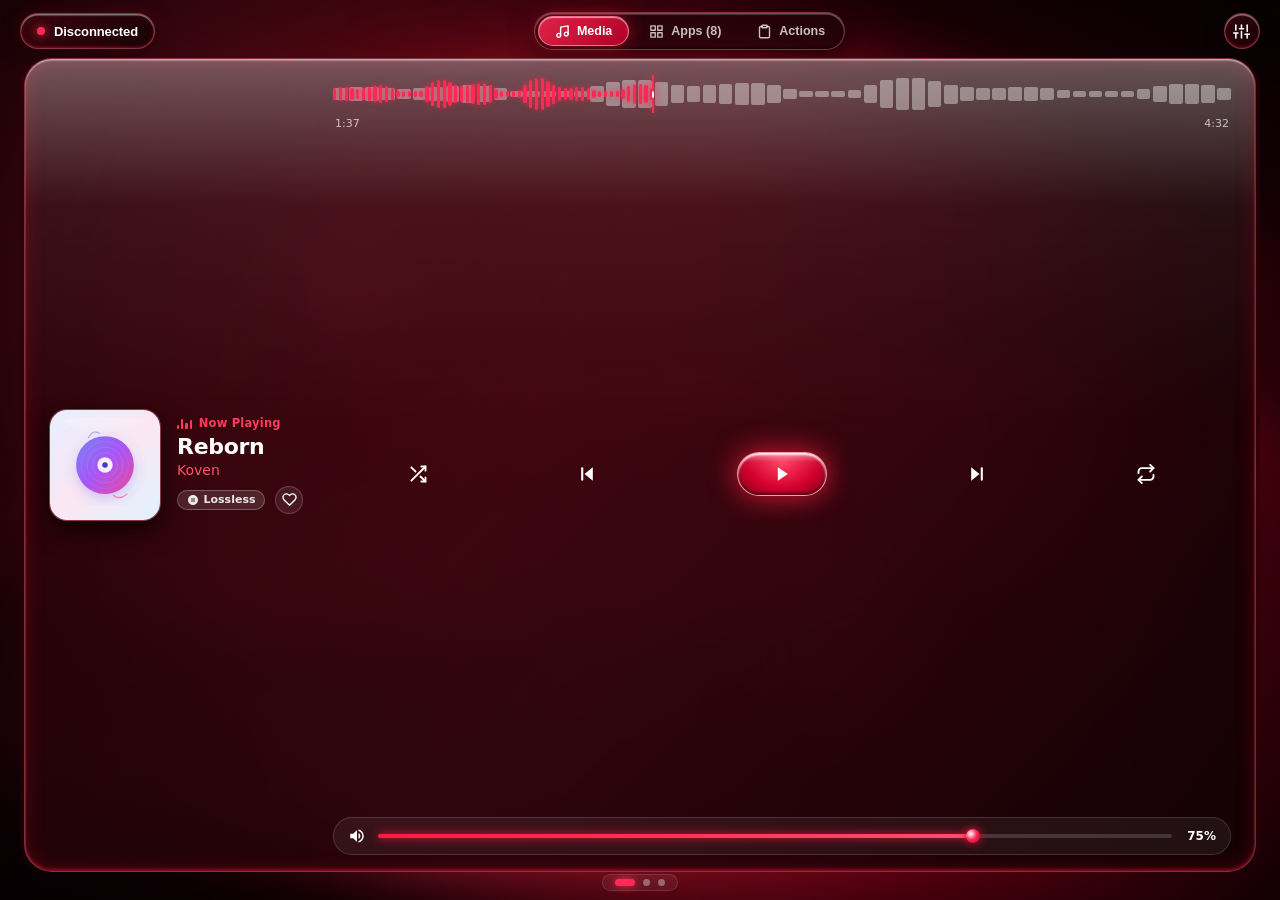
==== commit b95792c8: "Fix freeze on launch by ensuring modals are display:none, restoring Swift bridge, and reliable click" ====
--- a/windows/Mousely.Tray/wwwroot/index.html
+++ b/windows/Mousely.Tray/wwwroot/index.html
@@ -33,14 +33,14 @@
     <!-- Top Liquid Glass Navigation Header -->
     <header class="top-glass-header">
       <!-- Left: Connection Status Pill -->
-      <button class="status-glass-pill fast-touch" id="statusPill" data-action="desktop-selector" title="Desktop Connection">
+      <button class="status-glass-pill" id="statusPill" onclick="showDesktopSelector()" title="Desktop Connection">
         <span class="status-glow-dot" id="statusDot"></span>
         <span class="status-name" id="statusDeviceName">Select Desktop</span>
       </button>
 
       <!-- Center: Liquid Glass Segmented Page Switcher -->
       <nav class="nav-segmented-glass" id="navTabs">
-        <button class="nav-glass-tab fast-touch active" data-page="0">
+        <button class="nav-glass-tab active" data-page="0" onclick="switchPage(0)">
           <svg viewBox="0 0 24 24" fill="none" stroke="currentColor" stroke-width="2.2" stroke-linecap="round" stroke-linejoin="round">
             <path d="M9 18V5l12-2v13"></path>
             <circle cx="6" cy="18" r="3"></circle>
@@ -48,7 +48,7 @@
           </svg>
           <span>Media</span>
         </button>
-        <button class="nav-glass-tab fast-touch" data-page="1">
+        <button class="nav-glass-tab" data-page="1" onclick="switchPage(1)">
           <svg viewBox="0 0 24 24" fill="none" stroke="currentColor" stroke-width="2.2" stroke-linecap="round" stroke-linejoin="round">
             <rect x="3" y="3" width="7" height="7"></rect>
             <rect x="14" y="3" width="7" height="7"></rect>
@@ -57,7 +57,7 @@
           </svg>
           <span>Apps (8)</span>
         </button>
-        <button class="nav-glass-tab fast-touch" data-page="2">
+        <button class="nav-glass-tab" data-page="2" onclick="switchPage(2)">
           <svg viewBox="0 0 24 24" fill="none" stroke="currentColor" stroke-width="2.2" stroke-linecap="round" stroke-linejoin="round">
             <path d="M16 4h2a2 2 0 0 1 2 2v14a2 2 0 0 1-2 2H6a2 2 0 0 1-2-2V6a2 2 0 0 1 2-2h2"></path>
             <rect x="8" y="2" width="8" height="4" rx="1" ry="1"></rect>
@@ -67,7 +67,7 @@
       </nav>
 
       <!-- Right: Settings / Discovered PCs Button -->
-      <button class="header-glass-icon-btn fast-touch" data-action="desktop-selector" title="Scan Devices">
+      <button class="header-glass-icon-btn" onclick="showDesktopSelector()" title="Scan Devices">
         <svg viewBox="0 0 24 24" fill="none" stroke="currentColor" stroke-width="2.2" stroke-linecap="round" stroke-linejoin="round">
           <line x1="4" y1="21" x2="4" y2="14"></line>
           <line x1="4" y1="10" x2="4" y2="3"></line>
@@ -122,7 +122,7 @@
                     <span>Lossless</span>
                   </div>
 
-                  <button class="media-favorite-btn fast-touch" id="btnHeart" data-action="favorite" title="Like Track">
+                  <button class="media-favorite-btn" id="btnHeart" onclick="toggleFavorite()" title="Like Track">
                     <svg viewBox="0 0 24 24" fill="none" stroke="currentColor" stroke-width="2.2" stroke-linecap="round" stroke-linejoin="round">
                       <path d="M20.84 4.61a5.5 5.5 0 0 0-7.78 0L12 5.67l-1.06-1.06a5.5 5.5 0 0 0-7.78 7.78l1.06 1.06L12 21.23l7.78-7.78 1.06-1.06a5.5 5.5 0 0 0 0-7.78z"></path>
                     </svg>
@@ -134,16 +134,13 @@
             <!-- Right Deck: Scrubber + Big Ruby Capsule Play/Pause + Volume Rail -->
             <div class="media-deck-right">
               
-              <!-- Fast Pure CSS Clip Waveform Audio Scrubber -->
+              <!-- Fast Waveform Audio Scrubber -->
               <div class="media-waveform-block">
                 <div class="waveform-scrubber-wrap" id="waveformBar">
-                  <!-- Base frosted white bars -->
                   <div class="waveform-bars-track" id="waveformBarsBase"></div>
-                  <!-- Active illuminated red bars with clip -->
                   <div class="waveform-progress-clip" id="waveformProgressClip">
                     <div class="waveform-bars-track active" id="waveformBarsActive"></div>
                   </div>
-                  <!-- Needle indicator -->
                   <div class="waveform-needle" id="waveformNeedle">
                     <div class="needle-bead"></div>
                   </div>
@@ -156,7 +153,7 @@
 
               <!-- Transport Controls Row -->
               <div class="media-controls-row">
-                <button class="btn-transport fast-touch" id="btnShuffle" data-action="shuffle" title="Shuffle">
+                <button class="btn-transport" id="btnShuffle" onclick="toggleShuffle()" title="Shuffle">
                   <svg viewBox="0 0 24 24" fill="none" stroke="currentColor" stroke-width="2.2" stroke-linecap="round" stroke-linejoin="round">
                     <polyline points="16 3 21 3 21 8"></polyline>
                     <line x1="4" y1="20" x2="21" y2="3"></line>
@@ -166,7 +163,7 @@
                   </svg>
                 </button>
 
-                <button class="btn-transport fast-touch" id="btnPrev" data-action="prev" title="Previous Track">
+                <button class="btn-transport" id="btnPrev" onclick="skipPrev()" title="Previous Track">
                   <svg viewBox="0 0 24 24" fill="currentColor">
                     <polygon points="19 20 9 12 19 4 19 20"></polygon>
                     <rect x="5" y="4" width="2.5" height="16" rx="1"></rect>
@@ -174,7 +171,7 @@
                 </button>
 
                 <!-- Signature Large Ruby Liquid Glass Play/Pause Capsule -->
-                <button class="btn-play-capsule fast-touch" id="btnPlayPause" data-action="play_pause" title="Play / Pause">
+                <button class="btn-play-capsule" id="btnPlayPause" onclick="togglePlayPause()" title="Play / Pause">
                   <div class="capsule-specular"></div>
                   <svg id="playIcon" viewBox="0 0 24 24" fill="currentColor">
                     <polygon points="7 4 19 12 7 20 7 4"></polygon>
@@ -185,14 +182,14 @@
                   </svg>
                 </button>
 
-                <button class="btn-transport fast-touch" id="btnNext" data-action="next" title="Next Track">
+                <button class="btn-transport" id="btnNext" onclick="skipNext()" title="Next Track">
                   <svg viewBox="0 0 24 24" fill="currentColor">
                     <polygon points="5 4 15 12 5 20 5 4"></polygon>
                     <rect x="16.5" y="4" width="2.5" height="16" rx="1"></rect>
                   </svg>
                 </button>
 
-                <button class="btn-transport fast-touch" id="btnRepeat" data-action="repeat" title="Repeat">
+                <button class="btn-transport" id="btnRepeat" onclick="toggleRepeat()" title="Repeat">
                   <svg viewBox="0 0 24 24" fill="none" stroke="currentColor" stroke-width="2.2" stroke-linecap="round" stroke-linejoin="round">
                     <polyline points="17 1 21 5 17 9"></polyline>
                     <path d="M3 11V9a4 4 0 0 1 4-4h14"></path>
@@ -204,7 +201,7 @@
 
               <!-- Volume Synchronization Bar with 3D Ruby Metallic Orb -->
               <div class="media-volume-strip">
-                <button class="vol-icon-btn fast-touch" id="btnMuteToggle" data-action="mute" title="Mute / Unmute">
+                <button class="vol-icon-btn" id="btnMuteToggle" onclick="toggleMute()" title="Mute / Unmute">
                   <svg id="volIcon" viewBox="0 0 24 24" fill="currentColor">
                     <path d="M3 9v6h4l5 5V4L7 9H3zm13.5 3c0-1.77-1.02-3.29-2.5-4.03v8.05c1.48-.73 2.5-2.25 2.5-4.02zM14 3.23v2.06c2.89.86 5 3.54 5 6.71s-2.11 5.85-5 6.71v2.06c4.01-.91 7-4.49 7-8.77s-2.99-7.86-7-8.77z"/>
                   </svg>
@@ -233,7 +230,7 @@
           <div class="mission-grid-8">
             
             <!-- Block 1: Browser -->
-            <button class="liquid-pill-block fast-touch" data-action="app" data-slot="1" data-name="Browser">
+            <button class="liquid-pill-block" onclick="launchApp(1, 'Browser')">
               <div class="pill-left-content">
                 <svg class="pill-icon" viewBox="0 0 24 24" fill="none" stroke="currentColor" stroke-width="2.2">
                   <circle cx="12" cy="12" r="10"></circle>
@@ -249,7 +246,7 @@
             </button>
 
             <!-- Block 2: Spotify -->
-            <button class="liquid-pill-block fast-touch" data-action="app" data-slot="2" data-name="Spotify">
+            <button class="liquid-pill-block" onclick="launchApp(2, 'Spotify')">
               <div class="pill-left-content">
                 <svg class="pill-icon" viewBox="0 0 24 24" fill="none" stroke="currentColor" stroke-width="2.2">
                   <circle cx="12" cy="12" r="10"></circle>
@@ -266,7 +263,7 @@
             </button>
 
             <!-- Block 3: File Explorer -->
-            <button class="liquid-pill-block fast-touch" data-action="app" data-slot="3" data-name="Explorer">
+            <button class="liquid-pill-block" onclick="launchApp(3, 'Explorer')">
               <div class="pill-left-content">
                 <svg class="pill-icon" viewBox="0 0 24 24" fill="none" stroke="currentColor" stroke-width="2.2">
                   <path d="M22 19a2 2 0 0 1-2 2H4a2 2 0 0 1-2-2V5a2 2 0 0 1 2-2h5l2 3h9a2 2 0 0 1 2 2z"></path>
@@ -280,7 +277,7 @@
             </button>
 
             <!-- Block 4: Task Manager -->
-            <button class="liquid-pill-block fast-touch" data-action="app" data-slot="4" data-name="Task Manager">
+            <button class="liquid-pill-block" onclick="launchApp(4, 'Task Manager')">
               <div class="pill-left-content">
                 <svg class="pill-icon" viewBox="0 0 24 24" fill="none" stroke="currentColor" stroke-width="2.2">
                   <polyline points="22 12 18 12 15 21 9 3 6 12 2 12"></polyline>
@@ -294,7 +291,7 @@
             </button>
 
             <!-- Block 5: Terminal -->
-            <button class="liquid-pill-block fast-touch" data-action="app" data-slot="5" data-name="Terminal">
+            <button class="liquid-pill-block" onclick="launchApp(5, 'Terminal')">
               <div class="pill-left-content">
                 <svg class="pill-icon" viewBox="0 0 24 24" fill="none" stroke="currentColor" stroke-width="2.2">
                   <polyline points="4 17 10 11 4 5"></polyline>
@@ -309,7 +306,7 @@
             </button>
 
             <!-- Block 6: Calculator -->
-            <button class="liquid-pill-block fast-touch" data-action="app" data-slot="6" data-name="Calculator">
+            <button class="liquid-pill-block" onclick="launchApp(6, 'Calculator')">
               <div class="pill-left-content">
                 <svg class="pill-icon" viewBox="0 0 24 24" fill="none" stroke="currentColor" stroke-width="2.2">
                   <rect x="4" y="2" width="16" height="20" rx="2"></rect>
@@ -330,7 +327,7 @@
             </button>
 
             <!-- Block 7: Notepad -->
-            <button class="liquid-pill-block fast-touch" data-action="app" data-slot="7" data-name="Notepad">
+            <button class="liquid-pill-block" onclick="launchApp(7, 'Notepad')">
               <div class="pill-left-content">
                 <svg class="pill-icon" viewBox="0 0 24 24" fill="none" stroke="currentColor" stroke-width="2.2">
                   <path d="M14 2H6a2 2 0 0 0-2 2v16a2 2 0 0 0 2 2h12a2 2 0 0 0 2-2V8z"></path>
@@ -346,7 +343,7 @@
             </button>
 
             <!-- Block 8: Windows Settings -->
-            <button class="liquid-pill-block fast-touch" data-action="app" data-slot="8" data-name="Settings">
+            <button class="liquid-pill-block" onclick="launchApp(8, 'Settings')">
               <div class="pill-left-content">
                 <svg class="pill-icon" viewBox="0 0 24 24" fill="none" stroke="currentColor" stroke-width="2.2">
                   <circle cx="12" cy="12" r="3"></circle>
@@ -370,7 +367,7 @@
           <div class="actions-grid-4">
             
             <!-- Action 1: Ctrl + C (Copy) -->
-            <button class="liquid-action-card fast-touch" data-action="clip" data-clip="copy">
+            <button class="liquid-action-card" onclick="triggerPillAction('copy')">
               <div class="card-icon-halo">
                 <svg viewBox="0 0 24 24" fill="none" stroke="currentColor" stroke-width="2.2" stroke-linecap="round" stroke-linejoin="round">
                   <rect x="9" y="9" width="13" height="13" rx="2" ry="2"></rect>
@@ -385,7 +382,7 @@
             </button>
 
             <!-- Action 2: Ctrl + V (Paste) -->
-            <button class="liquid-action-card fast-touch" data-action="clip" data-clip="paste">
+            <button class="liquid-action-card" onclick="triggerPillAction('paste')">
               <div class="card-icon-halo">
                 <svg viewBox="0 0 24 24" fill="none" stroke="currentColor" stroke-width="2.2" stroke-linecap="round" stroke-linejoin="round">
                   <path d="M16 4h2a2 2 0 0 1 2 2v14a2 2 0 0 1-2 2H6a2 2 0 0 1-2-2V6a2 2 0 0 1 2-2h2"></path>
@@ -400,7 +397,7 @@
             </button>
 
             <!-- Action 3: Win + V (Clipboard History) -->
-            <button class="liquid-action-card fast-touch" data-action="clip" data-clip="history">
+            <button class="liquid-action-card" onclick="triggerPillAction('history')">
               <div class="card-icon-halo">
                 <svg viewBox="0 0 24 24" fill="currentColor">
                   <path d="M0 3.449L9.75 2.1v9.451H0m10.949-9.602L24 0v11.551H10.949M0 12.6h9.75V22.05L0 20.7m10.949-8.1H24V24l-13.051-1.802"/>
@@ -414,7 +411,7 @@
             </button>
 
             <!-- Action 4: Win + Shift + S (Screenshot) -->
-            <button class="liquid-action-card fast-touch" data-action="clip" data-clip="screenshot">
+            <button class="liquid-action-card" onclick="triggerPillAction('screenshot')">
               <div class="card-icon-halo">
                 <svg viewBox="0 0 24 24" fill="none" stroke="currentColor" stroke-width="2.2" stroke-linecap="round" stroke-linejoin="round">
                   <path d="M23 19a2 2 0 0 1-2 2H3a2 2 0 0 1-2-2V8a2 2 0 0 1 2-2h4l2-3h6l2 3h4a2 2 0 0 1 2 2z"></path>
@@ -437,23 +434,23 @@
     <!-- Minimal Liquid Glass Pagination Dots -->
     <footer class="bottom-page-indicator">
       <div class="carousel-dots-pill" id="carouselDots">
-        <span class="carousel-dot active" data-page="0"></span>
-        <span class="carousel-dot" data-page="1"></span>
-        <span class="carousel-dot" data-page="2"></span>
+        <span class="carousel-dot active" onclick="switchPage(0)"></span>
+        <span class="carousel-dot" onclick="switchPage(1)"></span>
+        <span class="carousel-dot" onclick="switchPage(2)"></span>
       </div>
     </footer>
 
   </div>
 
   <!-- ================= DESKTOP SELECTOR OVERLAY ================= -->
-  <div class="deck-modal-backdrop" id="desktopLaunchOverlay" onclick="closeModalsOnBackdrop(event)">
-    <div class="desktop-launch-card">
+  <div class="desktop-launch-overlay hidden" id="desktopLaunchOverlay" onclick="closeDesktopSelector(event)">
+    <div class="desktop-launch-card" onclick="event.stopPropagation()">
       <div class="launch-header">
         <div class="launch-title-wrap">
           <span class="launch-title">🖥️ Select Windows Host</span>
           <div class="radar-spinner"></div>
         </div>
-        <button class="modal-close-btn fast-touch" data-action="close-modals">✕</button>
+        <button class="modal-close-btn" onclick="hideDesktopSelector()">✕</button>
       </div>
 
       <div class="desktop-devices-list" id="desktopDevicesList">
@@ -464,7 +461,7 @@
 
       <div class="launch-manual-row">
         <input type="text" class="launch-manual-input" id="manualIpInput" placeholder="Enter IP:58920 (e.g. 192.168.1.100:58920)">
-        <button class="btn-manual-connect fast-touch" data-action="manual-connect">Connect</button>
+        <button class="btn-manual-connect" onclick="connectManual()">Connect</button>
       </div>
     </div>
   </div>
--- a/windows/Mousely.Tray/wwwroot/styles.css
+++ b/windows/Mousely.Tray/wwwroot/styles.css
@@ -1,6 +1,6 @@
 /* =========================================================================
    Mousely - Ultra-Performance Apple Liquid Glass Theme (VisionOS & iOS 15+ Edition)
-   GPU-Composited Continuous Fluid Ribbon Loop & 0ms Instant Touch Response
+   GPU-Composited Continuous Fluid Ribbon Loop & Fast Touch Responsiveness
    ========================================================================= */
 
 :root {
@@ -62,8 +62,8 @@
     radial-gradient(circle at 20% 25%, rgba(255, 30, 60, 0.38) 0%, transparent 50%),
     radial-gradient(circle at 80% 75%, rgba(220, 0, 40, 0.35) 0%, transparent 55%),
     radial-gradient(circle at 50% 50%, rgba(180, 0, 25, 0.25) 0%, transparent 60%);
-  filter: blur(40px);
-  -webkit-filter: blur(40px);
+  filter: blur(35px);
+  -webkit-filter: blur(35px);
   will-change: transform;
   transform: translate3d(0, 0, 0);
   animation: meshDrift 20s ease-in-out infinite alternate;
@@ -76,10 +76,9 @@
 
 .fluid-ribbon {
   position: absolute;
-  filter: blur(35px);
-  -webkit-filter: blur(35px);
-  opacity: 0.85;
-  mix-blend-mode: screen;
+  filter: blur(30px);
+  -webkit-filter: blur(30px);
+  opacity: 0.75;
   will-change: transform;
   transform: translate3d(0, 0, 0);
 }
@@ -135,9 +134,8 @@
 .fluid-orb {
   position: absolute;
   border-radius: 50%;
-  filter: blur(28px);
-  -webkit-filter: blur(28px);
-  mix-blend-mode: screen;
+  filter: blur(25px);
+  -webkit-filter: blur(25px);
   will-change: transform;
 }
 
@@ -173,22 +171,6 @@
   position: absolute;
   inset: 0;
   background: radial-gradient(circle at 50% 50%, transparent 55%, rgba(5, 0, 2, 0.75) 100%);
-}
-
-/* ================= 0ms FAST-TOUCH INTERACTION SYSTEM ================= */
-.fast-touch {
-  cursor: pointer;
-  outline: none;
-  -webkit-tap-highlight-color: transparent;
-  touch-action: manipulation;
-  transition: transform 0.08s ease, filter 0.08s ease;
-  will-change: transform;
-}
-
-.fast-touch:active,
-.fast-touch.touch-active {
-  transform: scale(0.95) translateZ(0) !important;
-  filter: brightness(1.28) !important;
 }
 
 /* ================= APPLE DYNAMIC ISLAND NOTIFICATION TOAST ================= */
@@ -268,7 +250,12 @@
   align-items: center;
   gap: 9px;
   color: #ffffff;
-}
+  cursor: pointer;
+  outline: none;
+  transition: transform 0.1s ease;
+}
+
+.status-glass-pill:active { transform: scale(0.96); }
 
 .status-glow-dot {
   width: 8px;
@@ -316,6 +303,8 @@
   gap: 7px;
   font-size: 12.5px;
   font-weight: 600;
+  cursor: pointer;
+  outline: none;
   transition: all 0.15s ease;
 }
 
@@ -342,9 +331,13 @@
   align-items: center;
   justify-content: center;
   color: #ffffff;
+  cursor: pointer;
+  outline: none;
+  transition: transform 0.1s ease;
 }
 
 .header-glass-icon-btn svg { width: 17px; height: 17px; }
+.header-glass-icon-btn:active { transform: scale(0.92); }
 
 /* ================= MAIN CAROUSEL VIEWPORT (3 PAGES) ================= */
 .carousel-viewport {
@@ -535,8 +528,12 @@
   align-items: center;
   justify-content: center;
   color: #ffffff;
-}
-
+  cursor: pointer;
+  outline: none;
+  transition: transform 0.1s ease;
+}
+
+.media-favorite-btn:active { transform: scale(0.9); }
 .media-favorite-btn svg { width: 15px; height: 15px; }
 .media-favorite-btn.active-red {
   color: #ff2a55;
@@ -595,6 +592,11 @@
   overflow: hidden;
   pointer-events: none;
   will-change: width;
+}
+
+.waveform-progress-clip .waveform-bars-track.active {
+  width: 100%;
+  min-width: 100%;
 }
 
 .waveform-bars-track.active .waveform-bar-element {
@@ -654,8 +656,12 @@
   display: flex;
   align-items: center;
   justify-content: center;
-}
-
+  cursor: pointer;
+  outline: none;
+  transition: transform 0.1s ease;
+}
+
+.btn-transport:active { transform: scale(0.9); }
 .btn-transport svg { width: 20px; height: 20px; }
 .btn-transport.active-mode { color: #ff3b5c; filter: drop-shadow(0 0 6px #ff3b5c); }
 
@@ -676,7 +682,12 @@
   color: #ffffff;
   position: relative;
   overflow: hidden;
-}
+  cursor: pointer;
+  outline: none;
+  transition: transform 0.1s ease;
+}
+
+.btn-play-capsule:active { transform: scale(0.94); filter: brightness(1.2); }
 
 .capsule-specular {
   position: absolute;
@@ -710,6 +721,8 @@
   display: flex;
   align-items: center;
   justify-content: center;
+  cursor: pointer;
+  outline: none;
   flex-shrink: 0;
 }
 
@@ -794,6 +807,14 @@
     0 0 16px rgba(230, 0, 40, 0.22);
   position: relative;
   overflow: hidden;
+  cursor: pointer;
+  outline: none;
+  transition: transform 0.1s ease, filter 0.1s ease;
+}
+
+.liquid-pill-block:active {
+  transform: scale(0.96);
+  filter: brightness(1.25);
 }
 
 .liquid-pill-block::before {
@@ -887,6 +908,14 @@
     0 0 20px rgba(230, 0, 40, 0.25);
   position: relative;
   overflow: hidden;
+  cursor: pointer;
+  outline: none;
+  transition: transform 0.1s ease, filter 0.1s ease;
+}
+
+.liquid-action-card:active {
+  transform: scale(0.96);
+  filter: brightness(1.25);
 }
 
 .liquid-action-card::before {
@@ -994,31 +1023,35 @@
 }
 
 /* ================= DESKTOP SELECTOR OVERLAY ================= */
-.deck-modal-backdrop {
+.desktop-launch-overlay {
   position: fixed;
   inset: 0;
-  background: rgba(8, 1, 3, 0.75);
-  backdrop-filter: blur(10px);
-  -webkit-backdrop-filter: blur(10px);
+  background: rgba(12, 1, 4, 0.85);
+  backdrop-filter: blur(14px);
+  -webkit-backdrop-filter: blur(14px);
   z-index: 500;
   display: flex;
   align-items: center;
   justify-content: center;
-  opacity: 0;
-  pointer-events: none;
-  transition: opacity 0.2s ease;
-}
-
-.deck-modal-backdrop.open {
+  padding: 20px;
   opacity: 1;
   pointer-events: auto;
+  transition: opacity 0.2s ease;
+}
+
+/* CRITICAL: Never intercept touches when hidden */
+.desktop-launch-overlay.hidden {
+  display: none !important;
+  pointer-events: none !important;
+  visibility: hidden !important;
+  opacity: 0 !important;
 }
 
 .desktop-launch-card {
-  width: 90%;
+  width: 100%;
   max-width: 480px;
   border-radius: 24px;
-  background: linear-gradient(135deg, rgba(65, 6, 16, 0.92) 0%, rgba(25, 2, 6, 0.98) 100%);
+  background: linear-gradient(135deg, rgba(65, 6, 16, 0.94) 0%, rgba(25, 2, 6, 0.98) 100%);
   border: 1.5px solid var(--liquid-glass-border);
   box-shadow: 0 20px 50px rgba(0, 0, 0, 0.8), 0 0 30px rgba(255, 26, 64, 0.3);
   padding: 20px 24px;
@@ -1064,6 +1097,8 @@
   display: flex;
   align-items: center;
   justify-content: center;
+  cursor: pointer;
+  outline: none;
 }
 
 .desktop-devices-list {
@@ -1083,6 +1118,8 @@
   border-radius: 14px;
   background: rgba(255, 255, 255, 0.08);
   border: 1px solid rgba(255, 255, 255, 0.15);
+  cursor: pointer;
+  outline: none;
 }
 
 .desktop-item-card:hover {
@@ -1115,4 +1152,6 @@
   color: #ffffff;
   font-size: 13px;
   font-weight: 600;
-}
+  cursor: pointer;
+  outline: none;
+}
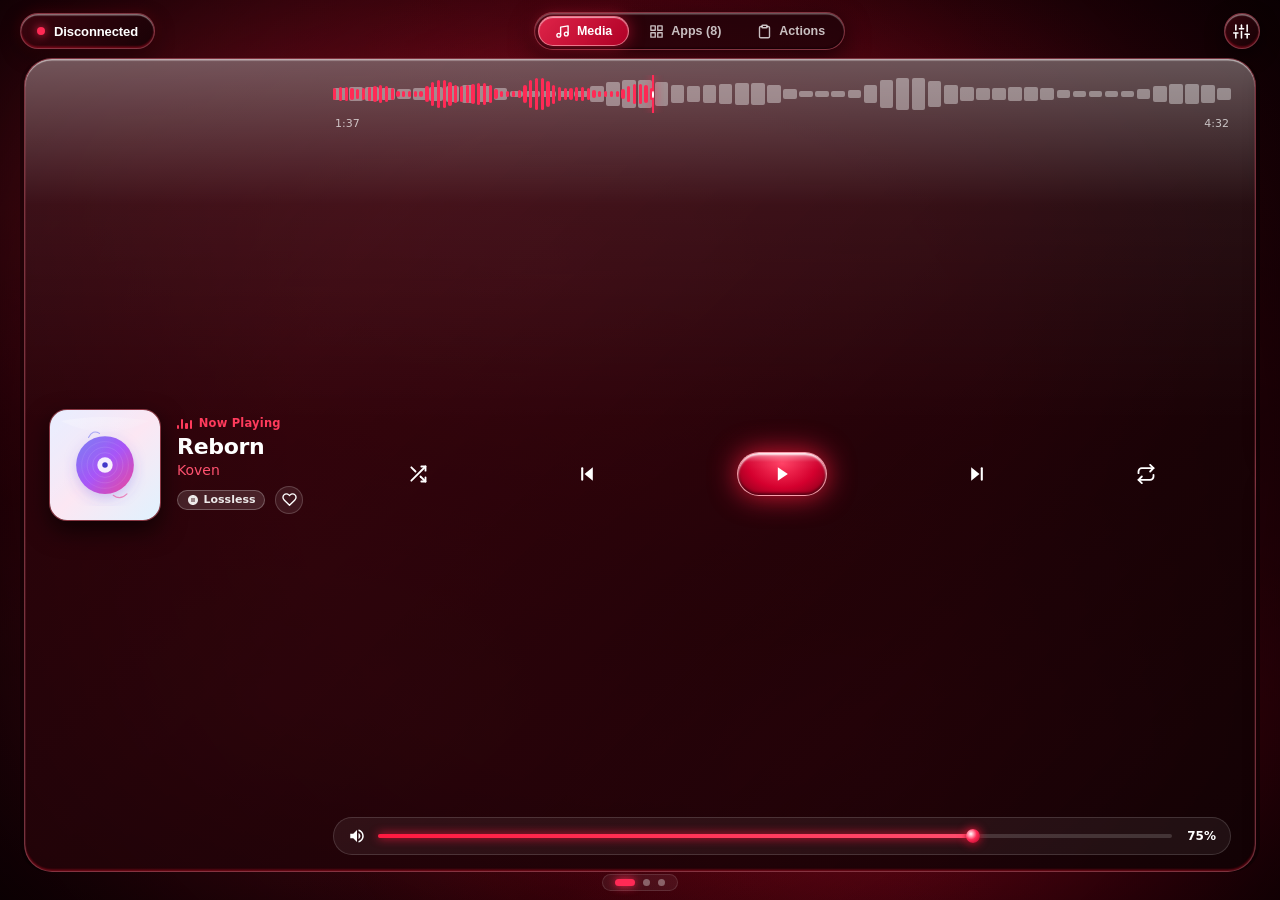
==== commit 42ebcce6: "Eliminate lag and thermal heating with zero-overhead gradient shaders and throttled networking (v1.1" ====
--- a/windows/Mousely.Tray/wwwroot/index.html
+++ b/windows/Mousely.Tray/wwwroot/index.html
@@ -10,15 +10,12 @@
   <link rel="stylesheet" href="styles.css">
 </head>
 <body>
-  <!-- ================= GPU-ACCELERATED DYNAMIC FLUID BACKGROUND ================= -->
+  <!-- ================= ZERO-OVERHEAD CONTINUOUS FLUID BACKGROUND ================= -->
   <div class="fluid-background-root" aria-hidden="true">
-    <div class="fluid-ambient-mesh"></div>
-    <div class="fluid-ribbon ribbon-1"></div>
-    <div class="fluid-ribbon ribbon-2"></div>
-    <div class="fluid-ribbon ribbon-3"></div>
-    <div class="fluid-orb orb-1"></div>
-    <div class="fluid-orb orb-2"></div>
-    <div class="fluid-vignette"></div>
+    <div class="fluid-layer-ambient"></div>
+    <div class="fluid-layer-flow1"></div>
+    <div class="fluid-layer-flow2"></div>
+    <div class="fluid-layer-vignette"></div>
   </div>
 
   <!-- Dynamic Island Notification Toast -->
--- a/windows/Mousely.Tray/wwwroot/styles.css
+++ b/windows/Mousely.Tray/wwwroot/styles.css
@@ -40,7 +40,7 @@
   -webkit-font-smoothing: antialiased;
 }
 
-/* ================= GPU-COMPOSITED CONTINUOUS FLUID BACKGROUND ================= */
+/* ================= ZERO-OVERHEAD CONTINUOUS FLUID BACKGROUND ================= */
 .fluid-background-root {
   position: fixed;
   inset: 0;
@@ -49,128 +49,75 @@
   overflow: hidden;
   pointer-events: none;
   z-index: 0;
-  background: radial-gradient(circle at 50% 50%, #200207 0%, #0d0104 60%, #050002 100%);
+  background: radial-gradient(circle at 50% 50%, #220207 0%, #0d0104 60%, #050002 100%);
   contain: strict;
 }
 
-.fluid-ambient-mesh {
+.fluid-layer-ambient {
   position: absolute;
   inset: -15%;
   width: 130%;
   height: 130%;
   background: 
-    radial-gradient(circle at 20% 25%, rgba(255, 30, 60, 0.38) 0%, transparent 50%),
-    radial-gradient(circle at 80% 75%, rgba(220, 0, 40, 0.35) 0%, transparent 55%),
-    radial-gradient(circle at 50% 50%, rgba(180, 0, 25, 0.25) 0%, transparent 60%);
-  filter: blur(35px);
-  -webkit-filter: blur(35px);
+    radial-gradient(ellipse 70% 60% at 20% 25%, rgba(255, 30, 60, 0.45) 0%, rgba(180, 10, 35, 0.22) 40%, transparent 75%),
+    radial-gradient(ellipse 65% 55% at 80% 75%, rgba(220, 0, 40, 0.40) 0%, rgba(150, 0, 25, 0.18) 45%, transparent 75%);
   will-change: transform;
   transform: translate3d(0, 0, 0);
-  animation: meshDrift 20s ease-in-out infinite alternate;
-}
-
-@keyframes meshDrift {
-  0% { transform: scale(1) translate3d(-2%, -2%, 0); }
-  100% { transform: scale(1.08) translate3d(2%, 3%, 0); }
-}
-
-.fluid-ribbon {
-  position: absolute;
-  filter: blur(30px);
-  -webkit-filter: blur(30px);
-  opacity: 0.75;
+  animation: fluidAmbientMotion 24s ease-in-out infinite alternate;
+  pointer-events: none;
+}
+
+@keyframes fluidAmbientMotion {
+  0% { transform: translate3d(-3%, -2%, 0); }
+  50% { transform: translate3d(2%, 3%, 0); }
+  100% { transform: translate3d(4%, -1%, 0); }
+}
+
+.fluid-layer-flow1 {
+  position: absolute;
+  inset: -20%;
+  width: 140%;
+  height: 140%;
+  background: 
+    radial-gradient(ellipse 55% 45% at 45% 35%, rgba(255, 45, 80, 0.38) 0%, rgba(200, 15, 45, 0.18) 42%, transparent 70%),
+    radial-gradient(ellipse 50% 50% at 70% 30%, rgba(255, 20, 50, 0.32) 0%, rgba(170, 5, 30, 0.15) 45%, transparent 75%);
   will-change: transform;
   transform: translate3d(0, 0, 0);
-}
-
-.ribbon-1 {
-  width: 120vw;
-  height: 55vh;
-  top: 15%;
-  left: -10vw;
-  background: linear-gradient(115deg, transparent 15%, rgba(255, 30, 60, 0.7) 45%, rgba(220, 10, 45, 0.5) 70%, transparent 90%);
-  border-radius: 40% 60% 70% 30% / 40% 50% 60% 50%;
-  animation: ribbonFlow1 18s ease-in-out infinite alternate;
-}
-
-.ribbon-2 {
-  width: 130vw;
-  height: 60vh;
-  top: 40%;
-  left: -15vw;
-  background: linear-gradient(135deg, transparent 20%, rgba(255, 50, 80, 0.6) 50%, rgba(180, 0, 30, 0.4) 75%, transparent 95%);
-  border-radius: 60% 40% 30% 70% / 50% 40% 50% 60%;
-  animation: ribbonFlow2 22s ease-in-out infinite alternate;
-}
-
-.ribbon-3 {
-  width: 110vw;
-  height: 45vh;
-  top: 5%;
-  left: -5vw;
-  background: linear-gradient(95deg, transparent 25%, rgba(255, 20, 50, 0.65) 55%, transparent 85%);
-  border-radius: 50% 50% 60% 40% / 40% 60% 40% 60%;
-  animation: ribbonFlow3 26s ease-in-out infinite alternate;
-}
-
-@keyframes ribbonFlow1 {
-  0% { transform: translate3d(-3%, -4%, 0) rotate(-4deg) scale(1); }
-  50% { transform: translate3d(4%, 3%, 0) rotate(2deg) scale(1.05); }
-  100% { transform: translate3d(-2%, 5%, 0) rotate(5deg) scale(0.98); }
-}
-
-@keyframes ribbonFlow2 {
-  0% { transform: translate3d(4%, 3%, 0) rotate(3deg) scale(1.04); }
-  50% { transform: translate3d(-4%, -2%, 0) rotate(-2deg) scale(0.96); }
-  100% { transform: translate3d(2%, -4%, 0) rotate(-5deg) scale(1.02); }
-}
-
-@keyframes ribbonFlow3 {
-  0% { transform: translate3d(-2%, 2%, 0) rotate(-2deg) scale(0.98); }
-  50% { transform: translate3d(3%, -3%, 0) rotate(3deg) scale(1.04); }
-  100% { transform: translate3d(-3%, -2%, 0) rotate(1deg) scale(1.01); }
-}
-
-.fluid-orb {
-  position: absolute;
-  border-radius: 50%;
-  filter: blur(25px);
-  -webkit-filter: blur(25px);
+  animation: fluidFlow1 18s ease-in-out infinite alternate;
+  pointer-events: none;
+}
+
+@keyframes fluidFlow1 {
+  0% { transform: translate3d(3%, -3%, 0); }
+  50% { transform: translate3d(-4%, 2%, 0); }
+  100% { transform: translate3d(1%, 4%, 0); }
+}
+
+.fluid-layer-flow2 {
+  position: absolute;
+  inset: -20%;
+  width: 140%;
+  height: 140%;
+  background: 
+    radial-gradient(ellipse 60% 50% at 30% 70%, rgba(255, 35, 65, 0.36) 0%, rgba(190, 10, 35, 0.16) 40%, transparent 72%),
+    radial-gradient(ellipse 45% 40% at 65% 80%, rgba(240, 20, 50, 0.28) 0%, rgba(140, 0, 20, 0.12) 45%, transparent 70%);
   will-change: transform;
-}
-
-.orb-1 {
-  width: 200px;
-  height: 200px;
-  top: 20%;
-  left: 20%;
-  background: radial-gradient(circle, rgba(255, 42, 85, 0.45) 0%, transparent 70%);
-  animation: orbDrift1 14s ease-in-out infinite alternate;
-}
-
-.orb-2 {
-  width: 240px;
-  height: 240px;
-  bottom: 15%;
-  right: 25%;
-  background: radial-gradient(circle, rgba(255, 20, 50, 0.4) 0%, transparent 70%);
-  animation: orbDrift2 16s ease-in-out infinite alternate;
-}
-
-@keyframes orbDrift1 {
-  0% { transform: translate3d(-20px, 0, 0); }
-  100% { transform: translate3d(30px, 25px, 0); }
-}
-
-@keyframes orbDrift2 {
-  0% { transform: translate3d(25px, -15px, 0); }
-  100% { transform: translate3d(-20px, 20px, 0); }
-}
-
-.fluid-vignette {
+  transform: translate3d(0, 0, 0);
+  animation: fluidFlow2 26s ease-in-out infinite alternate;
+  pointer-events: none;
+}
+
+@keyframes fluidFlow2 {
+  0% { transform: translate3d(-2%, 4%, 0); }
+  50% { transform: translate3d(4%, -2%, 0); }
+  100% { transform: translate3d(-3%, -3%, 0); }
+}
+
+.fluid-layer-vignette {
   position: absolute;
   inset: 0;
-  background: radial-gradient(circle at 50% 50%, transparent 55%, rgba(5, 0, 2, 0.75) 100%);
+  background: radial-gradient(circle at 50% 50%, transparent 45%, rgba(5, 0, 2, 0.78) 100%);
+  pointer-events: none;
 }
 
 /* ================= APPLE DYNAMIC ISLAND NOTIFICATION TOAST ================= */
@@ -182,14 +129,11 @@
   height: 38px;
   padding: 0 18px;
   border-radius: 19px;
-  background: rgba(18, 2, 5, 0.92);
-  border: 1px solid rgba(255, 100, 120, 0.4);
+  background: rgba(18, 2, 5, 0.96);
+  border: 1px solid rgba(255, 100, 120, 0.45);
   box-shadow: 
-    0 10px 30px rgba(0, 0, 0, 0.8),
-    0 0 20px rgba(255, 26, 64, 0.3),
+    0 10px 24px rgba(0, 0, 0, 0.8),
     inset 0 1px 1px rgba(255, 255, 255, 0.4);
-  backdrop-filter: blur(12px);
-  -webkit-backdrop-filter: blur(12px);
   display: flex;
   align-items: center;
   gap: 10px;
@@ -376,11 +320,9 @@
   background: var(--liquid-glass-card-bg);
   border: 1.5px solid var(--liquid-glass-border);
   box-shadow:
-    inset 0 1.5px 1.5px 0 rgba(255, 255, 255, 0.55),
-    inset 0 -2px 3px 0 rgba(255, 20, 50, 0.4),
-    inset 0 0 20px 0 rgba(255, 10, 40, 0.25),
-    0 16px 40px rgba(0, 0, 0, 0.75),
-    0 0 30px rgba(230, 0, 40, 0.3);
+    inset 0 1.5px 1px 0 rgba(255, 255, 255, 0.55),
+    inset 0 -1.5px 2px 0 rgba(255, 20, 50, 0.35),
+    0 12px 28px rgba(0, 0, 0, 0.65);
   display: grid;
   grid-template-columns: 260px 1fr;
   gap: 24px;
@@ -601,7 +543,6 @@
 
 .waveform-bars-track.active .waveform-bar-element {
   background: #ff2a55;
-  box-shadow: 0 0 6px rgba(255, 42, 85, 0.7);
 }
 
 .waveform-needle {
@@ -801,10 +742,8 @@
   border: 1.5px solid var(--liquid-glass-border);
   box-shadow:
     inset 0 1.5px 1px 0 rgba(255, 255, 255, 0.45),
-    inset 0 -1.5px 2px 0 rgba(255, 20, 50, 0.35),
-    inset 0 0 14px 0 rgba(255, 10, 40, 0.2),
-    0 8px 24px rgba(0, 0, 0, 0.6),
-    0 0 16px rgba(230, 0, 40, 0.22);
+    inset 0 -1.5px 2px 0 rgba(255, 20, 50, 0.3),
+    0 8px 18px rgba(0, 0, 0, 0.55);
   position: relative;
   overflow: hidden;
   cursor: pointer;
@@ -902,10 +841,8 @@
   border: 1.5px solid var(--liquid-glass-border);
   box-shadow:
     inset 0 1.5px 1px 0 rgba(255, 255, 255, 0.5),
-    inset 0 -1.5px 2px 0 rgba(255, 20, 50, 0.35),
-    inset 0 0 16px 0 rgba(255, 10, 40, 0.2),
-    0 12px 32px rgba(0, 0, 0, 0.65),
-    0 0 20px rgba(230, 0, 40, 0.25);
+    inset 0 -1.5px 2px 0 rgba(255, 20, 50, 0.3),
+    0 10px 22px rgba(0, 0, 0, 0.6);
   position: relative;
   overflow: hidden;
   cursor: pointer;
@@ -1026,9 +963,7 @@
 .desktop-launch-overlay {
   position: fixed;
   inset: 0;
-  background: rgba(12, 1, 4, 0.85);
-  backdrop-filter: blur(14px);
-  -webkit-backdrop-filter: blur(14px);
+  background: rgba(10, 1, 3, 0.94);
   z-index: 500;
   display: flex;
   align-items: center;
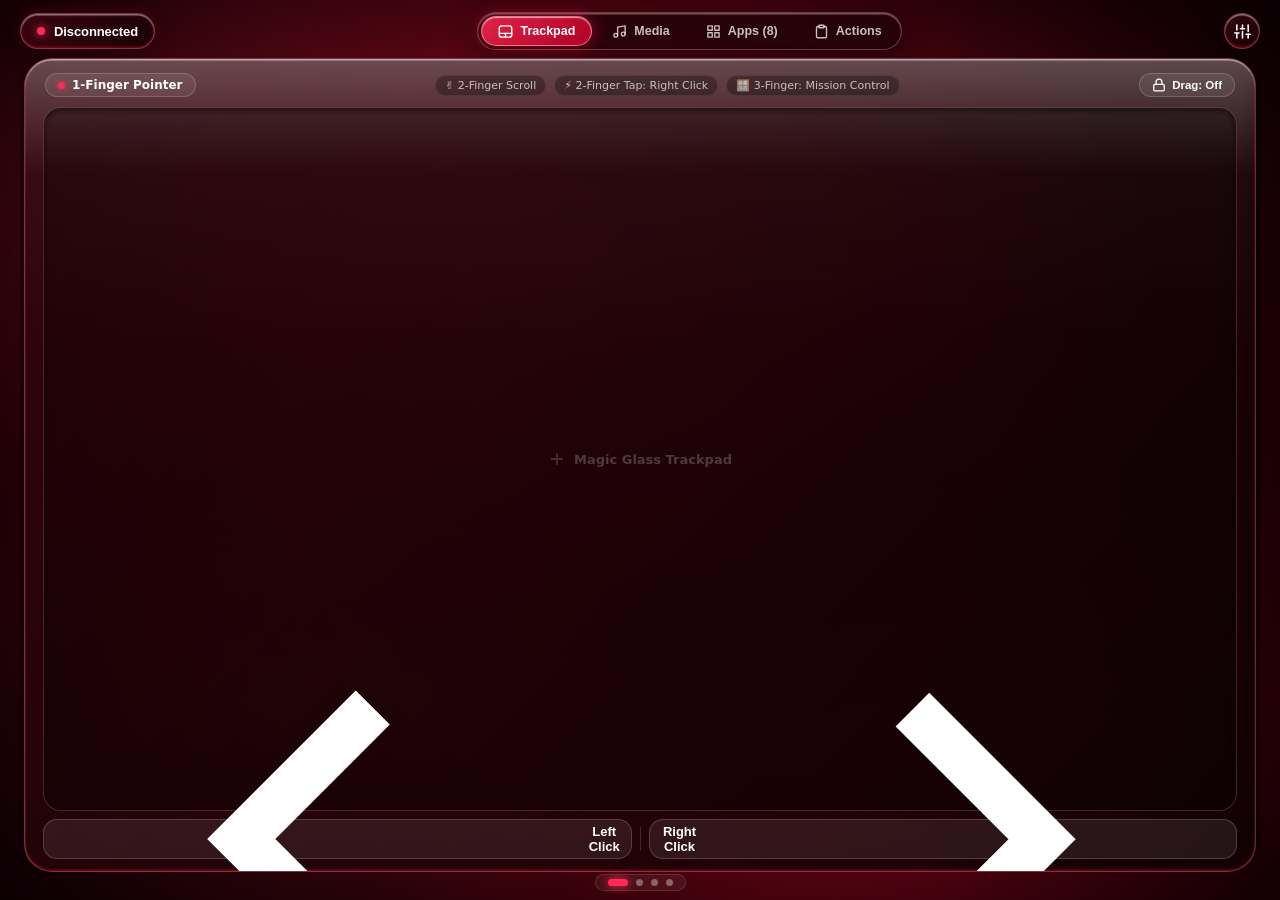
==== commit 6daa79f3: "Remove swipe page navigation, add Apple Magic Trackpad with 2-finger haptic scroll (v1.1.3)" ====
--- a/windows/Mousely.Tray/wwwroot/index.html
+++ b/windows/Mousely.Tray/wwwroot/index.html
@@ -35,9 +35,17 @@
         <span class="status-name" id="statusDeviceName">Select Desktop</span>
       </button>
 
-      <!-- Center: Liquid Glass Segmented Page Switcher -->
+      <!-- Center: Liquid Glass Segmented Page Switcher (4 Pages) -->
       <nav class="nav-segmented-glass" id="navTabs">
         <button class="nav-glass-tab active" data-page="0" onclick="switchPage(0)">
+          <svg viewBox="0 0 24 24" fill="none" stroke="currentColor" stroke-width="2.2" stroke-linecap="round" stroke-linejoin="round">
+            <rect x="2" y="3" width="20" height="18" rx="4"></rect>
+            <line x1="2" y1="15" x2="22" y2="15"></line>
+            <line x1="12" y1="15" x2="12" y2="21"></line>
+          </svg>
+          <span>Trackpad</span>
+        </button>
+        <button class="nav-glass-tab" data-page="1" onclick="switchPage(1)">
           <svg viewBox="0 0 24 24" fill="none" stroke="currentColor" stroke-width="2.2" stroke-linecap="round" stroke-linejoin="round">
             <path d="M9 18V5l12-2v13"></path>
             <circle cx="6" cy="18" r="3"></circle>
@@ -45,7 +53,7 @@
           </svg>
           <span>Media</span>
         </button>
-        <button class="nav-glass-tab" data-page="1" onclick="switchPage(1)">
+        <button class="nav-glass-tab" data-page="2" onclick="switchPage(2)">
           <svg viewBox="0 0 24 24" fill="none" stroke="currentColor" stroke-width="2.2" stroke-linecap="round" stroke-linejoin="round">
             <rect x="3" y="3" width="7" height="7"></rect>
             <rect x="14" y="3" width="7" height="7"></rect>
@@ -54,7 +62,7 @@
           </svg>
           <span>Apps (8)</span>
         </button>
-        <button class="nav-glass-tab" data-page="2" onclick="switchPage(2)">
+        <button class="nav-glass-tab" data-page="3" onclick="switchPage(3)">
           <svg viewBox="0 0 24 24" fill="none" stroke="currentColor" stroke-width="2.2" stroke-linecap="round" stroke-linejoin="round">
             <path d="M16 4h2a2 2 0 0 1 2 2v14a2 2 0 0 1-2 2H6a2 2 0 0 1-2-2V6a2 2 0 0 1 2-2h2"></path>
             <rect x="8" y="2" width="8" height="4" rx="1" ry="1"></rect>
@@ -79,10 +87,70 @@
       </button>
     </header>
 
-    <!-- Main Viewport Carousel (3 Pages) -->
+    <!-- Main Viewport Carousel (4 Pages) -->
     <div class="carousel-viewport" id="carouselViewport">
       <div class="carousel-slider-track" id="carouselTrack">
         
+        <!-- =========================================================================
+             PAGE 0: APPLE MAGIC TRACKPAD (Glass Surface + Multi-Touch Gestures)
+             ========================================================================= -->
+        <section class="carousel-page-pane page-trackpad" id="pageTrackpad">
+          <div class="liquid-trackpad-card">
+            <div class="trackpad-glass-specular"></div>
+
+            <!-- Top HUD Bar: Gestures Info & Drag Lock -->
+            <div class="trackpad-hud-bar">
+              <div class="trackpad-hud-badge" id="trackpadHudBadge">
+                <span class="hud-dot"></span>
+                <span id="trackpadGestureLabel">1-Finger Pointer</span>
+              </div>
+
+              <div class="trackpad-hud-hints">
+                <span class="gesture-chip">✌️ 2-Finger Scroll</span>
+                <span class="gesture-chip">⚡ 2-Finger Tap: Right Click</span>
+                <span class="gesture-chip">🪟 3-Finger: Mission Control</span>
+              </div>
+
+              <button class="trackpad-tool-btn" id="btnDragLock" onclick="toggleDragLock()" title="Toggle Drag Lock">
+                <svg viewBox="0 0 24 24" fill="none" stroke="currentColor" stroke-width="2.2" stroke-linecap="round" stroke-linejoin="round">
+                  <rect x="3" y="11" width="18" height="11" rx="2" ry="2"></rect>
+                  <path d="M7 11V7a5 5 0 0 1 10 0v4"></path>
+                </svg>
+                <span id="dragLockLabel">Drag: Off</span>
+              </button>
+            </div>
+
+            <!-- Glass Trackpad Active Touch Surface -->
+            <div class="trackpad-touch-surface" id="trackpadTouchSurface">
+              <div class="trackpad-center-mark" aria-hidden="true">
+                <svg viewBox="0 0 24 24" fill="none" stroke="currentColor" stroke-width="1.8">
+                  <path d="M12 4v16M4 12h16"></path>
+                </svg>
+                <span>Magic Glass Trackpad</span>
+              </div>
+              <div class="trackpad-reticle" id="trackpadReticle"></div>
+            </div>
+
+            <!-- Bottom Left & Right Physical Click Bars -->
+            <div class="trackpad-click-row">
+              <button class="trackpad-click-pad click-left" onclick="trackpadLeftClick()">
+                <svg viewBox="0 0 24 24" fill="none" stroke="currentColor" stroke-width="2.2">
+                  <polyline points="15 18 9 12 15 6"></polyline>
+                </svg>
+                <span>Left Click</span>
+              </button>
+              <div class="trackpad-pad-divider"></div>
+              <button class="trackpad-click-pad click-right" onclick="trackpadRightClick()">
+                <span>Right Click</span>
+                <svg viewBox="0 0 24 24" fill="none" stroke="currentColor" stroke-width="2.2">
+                  <polyline points="9 18 15 12 9 6"></polyline>
+                </svg>
+              </button>
+            </div>
+
+          </div>
+        </section>
+
         <!-- =========================================================================
              PAGE 1: MEDIA CONTROL (Center Player + Waveform + Ruby Capsule + Volume)
              ========================================================================= -->
@@ -434,6 +502,7 @@
         <span class="carousel-dot active" onclick="switchPage(0)"></span>
         <span class="carousel-dot" onclick="switchPage(1)"></span>
         <span class="carousel-dot" onclick="switchPage(2)"></span>
+        <span class="carousel-dot" onclick="switchPage(3)"></span>
       </div>
     </footer>
 
--- a/windows/Mousely.Tray/wwwroot/styles.css
+++ b/windows/Mousely.Tray/wwwroot/styles.css
@@ -294,7 +294,7 @@
 
 .carousel-slider-track {
   display: flex;
-  width: 300%;
+  width: 400%;
   height: 100%;
   transform: translate3d(0, 0, 0);
   transition: transform 0.32s cubic-bezier(0.16, 1, 0.3, 1);
@@ -302,13 +302,209 @@
 }
 
 .carousel-page-pane {
-  width: 33.333333%;
+  width: 25%;
   height: 100%;
   padding: 0 4px;
   display: flex;
   align-items: stretch;
   justify-content: center;
   box-sizing: border-box;
+}
+
+/* ================= PAGE 0: LIQUID TRACKPAD ================= */
+.liquid-trackpad-card {
+  width: 100%;
+  height: 100%;
+  border-radius: 28px;
+  padding: 10px 18px 12px 18px;
+  background: var(--liquid-glass-card-bg);
+  border: 1.5px solid var(--liquid-glass-border);
+  box-shadow:
+    inset 0 1.5px 1px 0 rgba(255, 255, 255, 0.55),
+    inset 0 -1.5px 2px 0 rgba(255, 20, 50, 0.35),
+    0 12px 28px rgba(0, 0, 0, 0.65);
+  display: flex;
+  flex-direction: column;
+  position: relative;
+  overflow: hidden;
+  box-sizing: border-box;
+}
+
+.trackpad-glass-specular {
+  position: absolute;
+  top: 0;
+  left: 0;
+  right: 0;
+  height: 35%;
+  background: linear-gradient(180deg, rgba(255, 255, 255, 0.28) 0%, rgba(255, 255, 255, 0.03) 40%, transparent 100%);
+  border-radius: 26px 26px 0 0;
+  pointer-events: none;
+}
+
+.trackpad-hud-bar {
+  display: flex;
+  align-items: center;
+  justify-content: space-between;
+  height: 32px;
+  padding: 0 2px;
+  margin-bottom: 6px;
+  flex-shrink: 0;
+  z-index: 1;
+}
+
+.trackpad-hud-badge {
+  display: inline-flex;
+  align-items: center;
+  gap: 7px;
+  background: rgba(255, 255, 255, 0.08);
+  border: 1px solid rgba(255, 255, 255, 0.18);
+  padding: 4px 12px;
+  border-radius: 14px;
+  font-size: 12px;
+  font-weight: 600;
+  color: #ffffff;
+}
+
+.hud-dot {
+  width: 7px;
+  height: 7px;
+  border-radius: 50%;
+  background: #ff2a55;
+  box-shadow: 0 0 6px #ff2a55;
+}
+
+.trackpad-hud-hints {
+  display: flex;
+  align-items: center;
+  gap: 8px;
+}
+
+.gesture-chip {
+  font-size: 11px;
+  font-weight: 500;
+  color: rgba(255, 255, 255, 0.7);
+  background: rgba(0, 0, 0, 0.3);
+  padding: 3px 9px;
+  border-radius: 10px;
+  border: 1px solid rgba(255, 255, 255, 0.08);
+}
+
+.trackpad-tool-btn {
+  display: inline-flex;
+  align-items: center;
+  gap: 6px;
+  padding: 4px 12px;
+  border-radius: 14px;
+  background: rgba(255, 255, 255, 0.08);
+  border: 1px solid rgba(255, 255, 255, 0.18);
+  color: #ffffff;
+  font-size: 11.5px;
+  font-weight: 600;
+  cursor: pointer;
+  outline: none;
+  transition: all 0.15s ease;
+}
+
+.trackpad-tool-btn svg { width: 14px; height: 14px; }
+.trackpad-tool-btn.active {
+  background: #ff2a55;
+  border-color: #ff5270;
+  box-shadow: 0 0 10px rgba(255, 42, 85, 0.6);
+}
+
+/* Glass Trackpad Surface */
+.trackpad-touch-surface {
+  flex: 1;
+  width: 100%;
+  min-height: 0;
+  border-radius: 18px;
+  background: rgba(0, 0, 0, 0.28);
+  border: 1.2px solid rgba(255, 120, 140, 0.25);
+  box-shadow: inset 0 2px 6px rgba(0, 0, 0, 0.6);
+  position: relative;
+  touch-action: none;
+  cursor: crosshair;
+  overflow: hidden;
+  display: flex;
+  align-items: center;
+  justify-content: center;
+  z-index: 1;
+}
+
+.trackpad-touch-surface:active {
+  border-color: rgba(255, 120, 140, 0.55);
+}
+
+.trackpad-center-mark {
+  display: flex;
+  align-items: center;
+  gap: 8px;
+  color: rgba(255, 255, 255, 0.22);
+  font-size: 13px;
+  font-weight: 600;
+  pointer-events: none;
+  user-select: none;
+}
+
+.trackpad-center-mark svg { width: 18px; height: 18px; }
+
+.trackpad-reticle {
+  position: absolute;
+  width: 32px;
+  height: 32px;
+  border-radius: 50%;
+  border: 2px solid rgba(255, 42, 85, 0.8);
+  background: radial-gradient(circle, rgba(255, 42, 85, 0.35) 0%, transparent 70%);
+  pointer-events: none;
+  transform: translate(-50%, -50%) scale(0.6);
+  opacity: 0;
+  transition: opacity 0.15s ease, transform 0.1s ease;
+}
+
+.trackpad-reticle.active {
+  opacity: 1;
+  transform: translate(-50%, -50%) scale(1);
+}
+
+/* Bottom Click Zones */
+.trackpad-click-row {
+  display: flex;
+  align-items: center;
+  height: 40px;
+  margin-top: 8px;
+  gap: 8px;
+  flex-shrink: 0;
+  z-index: 1;
+}
+
+.trackpad-click-pad {
+  flex: 1;
+  height: 100%;
+  border-radius: 14px;
+  background: rgba(255, 255, 255, 0.08);
+  border: 1px solid rgba(255, 255, 255, 0.18);
+  color: #ffffff;
+  font-size: 13px;
+  font-weight: 600;
+  display: flex;
+  align-items: center;
+  justify-content: center;
+  gap: 8px;
+  cursor: pointer;
+  outline: none;
+  transition: transform 0.08s ease, background 0.08s ease;
+}
+
+.trackpad-click-pad:active {
+  transform: scale(0.97);
+  background: rgba(255, 42, 85, 0.35);
+  border-color: #ff2a55;
+}
+
+.trackpad-pad-divider {
+  width: 1px;
+  height: 24px;
+  background: rgba(255, 255, 255, 0.15);
 }
 
 /* ================= PAGE 1: LIQUID MEDIA DECK CARD ================= */
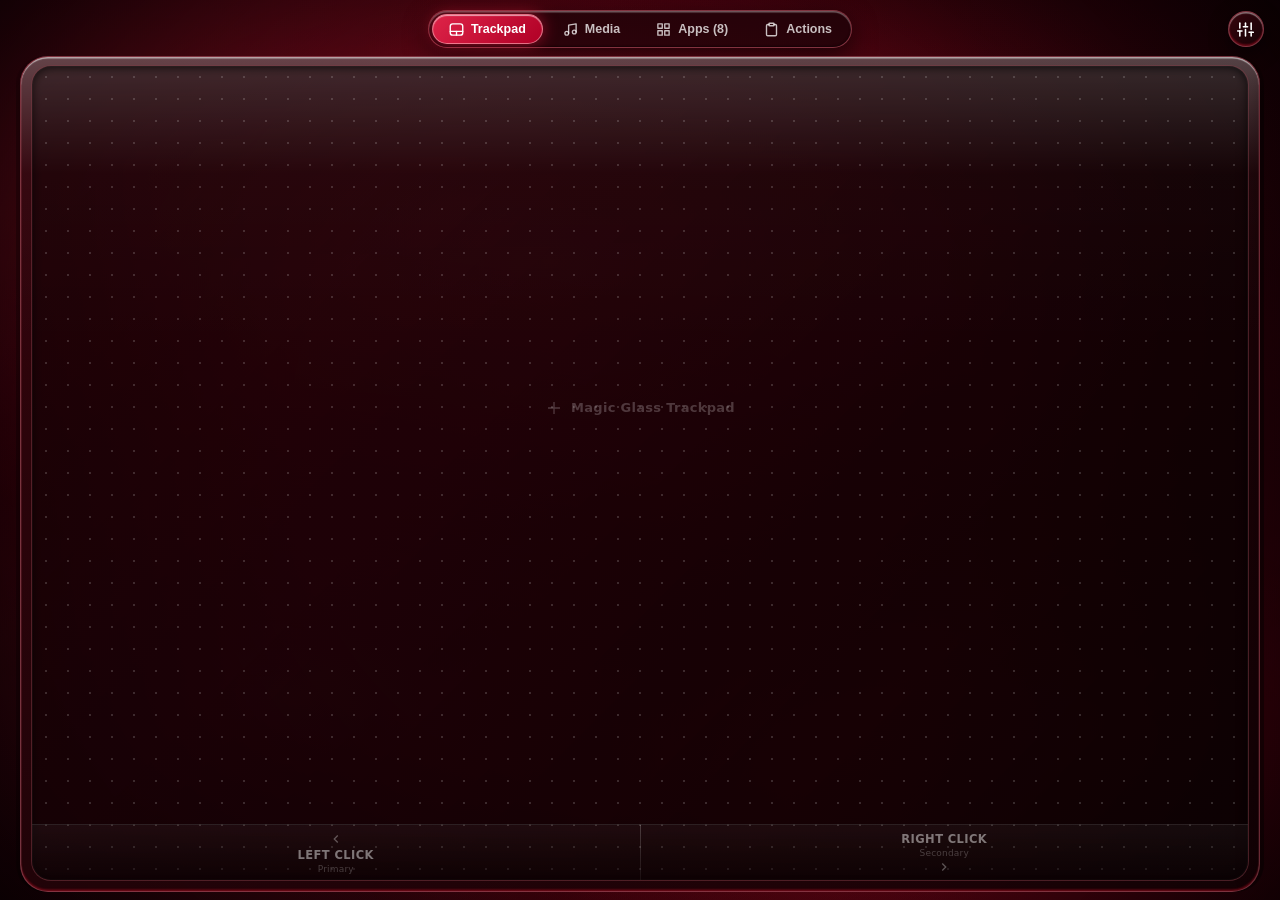
==== commit 0d5ce31e: "Maximized dot-grid trackpad with integrated click regions and horizontal scroll fix (v1.1.4)" ====
--- a/windows/Mousely.Tray/wwwroot/index.html
+++ b/windows/Mousely.Tray/wwwroot/index.html
@@ -29,11 +29,7 @@
     
     <!-- Top Liquid Glass Navigation Header -->
     <header class="top-glass-header">
-      <!-- Left: Connection Status Pill -->
-      <button class="status-glass-pill" id="statusPill" onclick="showDesktopSelector()" title="Desktop Connection">
-        <span class="status-glow-dot" id="statusDot"></span>
-        <span class="status-name" id="statusDeviceName">Select Desktop</span>
-      </button>
+      <div class="header-spacer"></div>
 
       <!-- Center: Liquid Glass Segmented Page Switcher (4 Pages) -->
       <nav class="nav-segmented-glass" id="navTabs">
@@ -92,35 +88,13 @@
       <div class="carousel-slider-track" id="carouselTrack">
         
         <!-- =========================================================================
-             PAGE 0: APPLE MAGIC TRACKPAD (Glass Surface + Multi-Touch Gestures)
+             PAGE 0: APPLE MAGIC TRACKPAD (Maximized Frosted Glass + Dot Grid Matrix)
              ========================================================================= -->
         <section class="carousel-page-pane page-trackpad" id="pageTrackpad">
           <div class="liquid-trackpad-card">
             <div class="trackpad-glass-specular"></div>
 
-            <!-- Top HUD Bar: Gestures Info & Drag Lock -->
-            <div class="trackpad-hud-bar">
-              <div class="trackpad-hud-badge" id="trackpadHudBadge">
-                <span class="hud-dot"></span>
-                <span id="trackpadGestureLabel">1-Finger Pointer</span>
-              </div>
-
-              <div class="trackpad-hud-hints">
-                <span class="gesture-chip">✌️ 2-Finger Scroll</span>
-                <span class="gesture-chip">⚡ 2-Finger Tap: Right Click</span>
-                <span class="gesture-chip">🪟 3-Finger: Mission Control</span>
-              </div>
-
-              <button class="trackpad-tool-btn" id="btnDragLock" onclick="toggleDragLock()" title="Toggle Drag Lock">
-                <svg viewBox="0 0 24 24" fill="none" stroke="currentColor" stroke-width="2.2" stroke-linecap="round" stroke-linejoin="round">
-                  <rect x="3" y="11" width="18" height="11" rx="2" ry="2"></rect>
-                  <path d="M7 11V7a5 5 0 0 1 10 0v4"></path>
-                </svg>
-                <span id="dragLockLabel">Drag: Off</span>
-              </button>
-            </div>
-
-            <!-- Glass Trackpad Active Touch Surface -->
+            <!-- Glass Trackpad Active Touch Surface with Dot Matrix Texture -->
             <div class="trackpad-touch-surface" id="trackpadTouchSurface">
               <div class="trackpad-center-mark" aria-hidden="true">
                 <svg viewBox="0 0 24 24" fill="none" stroke="currentColor" stroke-width="1.8">
@@ -129,23 +103,25 @@
                 <span>Magic Glass Trackpad</span>
               </div>
               <div class="trackpad-reticle" id="trackpadReticle"></div>
-            </div>
-
-            <!-- Bottom Left & Right Physical Click Bars -->
-            <div class="trackpad-click-row">
-              <button class="trackpad-click-pad click-left" onclick="trackpadLeftClick()">
-                <svg viewBox="0 0 24 24" fill="none" stroke="currentColor" stroke-width="2.2">
-                  <polyline points="15 18 9 12 15 6"></polyline>
-                </svg>
-                <span>Left Click</span>
-              </button>
-              <div class="trackpad-pad-divider"></div>
-              <button class="trackpad-click-pad click-right" onclick="trackpadRightClick()">
-                <span>Right Click</span>
-                <svg viewBox="0 0 24 24" fill="none" stroke="currentColor" stroke-width="2.2">
-                  <polyline points="9 18 15 12 9 6"></polyline>
-                </svg>
-              </button>
+
+              <!-- Integrated Bottom Click Regions (Divided by subtle hairline) -->
+              <div class="trackpad-bottom-regions" id="trackpadBottomRegions">
+                <div class="trackpad-region region-left" id="regionLeftClick">
+                  <svg viewBox="0 0 24 24" fill="none" stroke="currentColor" stroke-width="2">
+                    <polyline points="15 18 9 12 15 6"></polyline>
+                  </svg>
+                  <span class="region-title">Left Click</span>
+                  <span class="region-sub">Primary</span>
+                </div>
+                <div class="trackpad-region-divider"></div>
+                <div class="trackpad-region region-right" id="regionRightClick">
+                  <span class="region-title">Right Click</span>
+                  <span class="region-sub">Secondary</span>
+                  <svg viewBox="0 0 24 24" fill="none" stroke="currentColor" stroke-width="2">
+                    <polyline points="9 18 15 12 9 6"></polyline>
+                  </svg>
+                </div>
+              </div>
             </div>
 
           </div>
@@ -496,16 +472,6 @@
       </div>
     </div>
 
-    <!-- Minimal Liquid Glass Pagination Dots -->
-    <footer class="bottom-page-indicator">
-      <div class="carousel-dots-pill" id="carouselDots">
-        <span class="carousel-dot active" onclick="switchPage(0)"></span>
-        <span class="carousel-dot" onclick="switchPage(1)"></span>
-        <span class="carousel-dot" onclick="switchPage(2)"></span>
-        <span class="carousel-dot" onclick="switchPage(3)"></span>
-      </div>
-    </footer>
-
   </div>
 
   <!-- ================= DESKTOP SELECTOR OVERLAY ================= -->
--- a/windows/Mousely.Tray/wwwroot/styles.css
+++ b/windows/Mousely.Tray/wwwroot/styles.css
@@ -157,15 +157,15 @@
   z-index: 1;
   width: 100vw;
   height: 100vh;
-  padding: 10px 20px 8px 20px;
-  padding-left: max(20px, env(safe-area-inset-left));
-  padding-right: max(20px, env(safe-area-inset-right));
-  padding-top: max(10px, env(safe-area-inset-top));
+  padding: 8px 16px 8px 16px;
+  padding-left: max(16px, env(safe-area-inset-left));
+  padding-right: max(16px, env(safe-area-inset-right));
+  padding-top: max(8px, env(safe-area-inset-top));
   padding-bottom: max(8px, env(safe-area-inset-bottom));
   display: flex;
   flex-direction: column;
-  justify-content: space-between;
   box-sizing: border-box;
+  overflow: hidden;
 }
 
 /* ================= TOP LIQUID GLASS NAVIGATION HEADER ================= */
@@ -176,6 +176,13 @@
   justify-content: space-between;
   gap: 16px;
   margin-bottom: 6px;
+  flex-shrink: 0;
+}
+
+.header-spacer {
+  width: 36px;
+  height: 36px;
+  visibility: hidden;
   flex-shrink: 0;
 }
 
@@ -316,7 +323,7 @@
   width: 100%;
   height: 100%;
   border-radius: 28px;
-  padding: 10px 18px 12px 18px;
+  padding: 8px 10px 10px 10px;
   background: var(--liquid-glass-card-bg);
   border: 1.5px solid var(--liquid-glass-border);
   box-shadow:
@@ -336,99 +343,35 @@
   left: 0;
   right: 0;
   height: 35%;
-  background: linear-gradient(180deg, rgba(255, 255, 255, 0.28) 0%, rgba(255, 255, 255, 0.03) 40%, transparent 100%);
+  background: linear-gradient(180deg, rgba(255, 255, 255, 0.25) 0%, rgba(255, 255, 255, 0.02) 40%, transparent 100%);
   border-radius: 26px 26px 0 0;
   pointer-events: none;
 }
 
-.trackpad-hud-bar {
-  display: flex;
-  align-items: center;
-  justify-content: space-between;
-  height: 32px;
-  padding: 0 2px;
-  margin-bottom: 6px;
-  flex-shrink: 0;
-  z-index: 1;
-}
-
-.trackpad-hud-badge {
-  display: inline-flex;
-  align-items: center;
-  gap: 7px;
-  background: rgba(255, 255, 255, 0.08);
-  border: 1px solid rgba(255, 255, 255, 0.18);
-  padding: 4px 12px;
-  border-radius: 14px;
-  font-size: 12px;
-  font-weight: 600;
-  color: #ffffff;
-}
-
-.hud-dot {
-  width: 7px;
-  height: 7px;
-  border-radius: 50%;
-  background: #ff2a55;
-  box-shadow: 0 0 6px #ff2a55;
-}
-
-.trackpad-hud-hints {
-  display: flex;
-  align-items: center;
-  gap: 8px;
-}
-
-.gesture-chip {
-  font-size: 11px;
-  font-weight: 500;
-  color: rgba(255, 255, 255, 0.7);
-  background: rgba(0, 0, 0, 0.3);
-  padding: 3px 9px;
-  border-radius: 10px;
-  border: 1px solid rgba(255, 255, 255, 0.08);
-}
-
-.trackpad-tool-btn {
-  display: inline-flex;
-  align-items: center;
-  gap: 6px;
-  padding: 4px 12px;
-  border-radius: 14px;
-  background: rgba(255, 255, 255, 0.08);
-  border: 1px solid rgba(255, 255, 255, 0.18);
-  color: #ffffff;
-  font-size: 11.5px;
-  font-weight: 600;
-  cursor: pointer;
-  outline: none;
-  transition: all 0.15s ease;
-}
-
-.trackpad-tool-btn svg { width: 14px; height: 14px; }
-.trackpad-tool-btn.active {
-  background: #ff2a55;
-  border-color: #ff5270;
-  box-shadow: 0 0 10px rgba(255, 42, 85, 0.6);
-}
-
-/* Glass Trackpad Surface */
+/* Glass Trackpad Surface with Frosted Dot Grid Matrix Texture */
 .trackpad-touch-surface {
   flex: 1;
   width: 100%;
+  height: 100%;
   min-height: 0;
-  border-radius: 18px;
-  background: rgba(0, 0, 0, 0.28);
+  border-radius: 20px;
+  background-color: rgba(0, 0, 0, 0.35);
+  background-image: radial-gradient(circle, rgba(255, 255, 255, 0.16) 1.2px, transparent 1.2px);
+  background-size: 22px 22px;
+  background-position: center center;
   border: 1.2px solid rgba(255, 120, 140, 0.25);
-  box-shadow: inset 0 2px 6px rgba(0, 0, 0, 0.6);
+  box-shadow:
+    inset 0 2px 10px rgba(0, 0, 0, 0.7),
+    inset 0 0 1px 1px rgba(255, 255, 255, 0.06);
   position: relative;
   touch-action: none;
   cursor: crosshair;
   overflow: hidden;
   display: flex;
-  align-items: center;
-  justify-content: center;
+  flex-direction: column;
+  justify-content: space-between;
   z-index: 1;
+  transition: border-color 0.15s ease;
 }
 
 .trackpad-touch-surface:active {
@@ -436,12 +379,17 @@
 }
 
 .trackpad-center-mark {
+  position: absolute;
+  top: 42%;
+  left: 50%;
+  transform: translate(-50%, -50%);
   display: flex;
   align-items: center;
   gap: 8px;
   color: rgba(255, 255, 255, 0.22);
   font-size: 13px;
   font-weight: 600;
+  letter-spacing: 0.3px;
   pointer-events: none;
   user-select: none;
 }
@@ -453,12 +401,13 @@
   width: 32px;
   height: 32px;
   border-radius: 50%;
-  border: 2px solid rgba(255, 42, 85, 0.8);
+  border: 2px solid rgba(255, 42, 85, 0.85);
   background: radial-gradient(circle, rgba(255, 42, 85, 0.35) 0%, transparent 70%);
   pointer-events: none;
   transform: translate(-50%, -50%) scale(0.6);
   opacity: 0;
   transition: opacity 0.15s ease, transform 0.1s ease;
+  z-index: 2;
 }
 
 .trackpad-reticle.active {
@@ -466,45 +415,69 @@
   transform: translate(-50%, -50%) scale(1);
 }
 
-/* Bottom Click Zones */
-.trackpad-click-row {
-  display: flex;
-  align-items: center;
-  height: 40px;
-  margin-top: 8px;
-  gap: 8px;
+/* Integrated Bottom Click Zones (Hairline Divider & Subtle Regions) */
+.trackpad-bottom-regions {
+  position: absolute;
+  bottom: 0;
+  left: 0;
+  right: 0;
+  height: 56px;
+  display: flex;
+  align-items: stretch;
+  border-top: 1px solid rgba(255, 255, 255, 0.12);
+  background: linear-gradient(180deg, rgba(255, 255, 255, 0.04) 0%, rgba(10, 1, 3, 0.55) 100%);
+  pointer-events: none;
+  z-index: 2;
+}
+
+.trackpad-region {
+  flex: 1;
+  display: flex;
+  flex-direction: column;
+  align-items: center;
+  justify-content: center;
+  gap: 2px;
+  color: rgba(255, 255, 255, 0.45);
+  transition: background 0.1s ease, color 0.1s ease, transform 0.08s ease;
+  user-select: none;
+}
+
+.trackpad-region svg {
+  width: 14px;
+  height: 14px;
+  stroke-width: 2.2;
+  opacity: 0.7;
+}
+
+.region-title {
+  font-size: 11.5px;
+  font-weight: 700;
+  letter-spacing: 0.4px;
+  text-transform: uppercase;
+}
+
+.region-sub {
+  font-size: 9px;
+  font-weight: 500;
+  opacity: 0.5;
+  letter-spacing: 0.2px;
+}
+
+.trackpad-region-divider {
+  width: 1px;
+  height: 100%;
+  background: linear-gradient(180deg, rgba(255, 255, 255, 0.2) 0%, rgba(255, 255, 255, 0.05) 100%);
   flex-shrink: 0;
-  z-index: 1;
-}
-
-.trackpad-click-pad {
-  flex: 1;
-  height: 100%;
-  border-radius: 14px;
-  background: rgba(255, 255, 255, 0.08);
-  border: 1px solid rgba(255, 255, 255, 0.18);
-  color: #ffffff;
-  font-size: 13px;
-  font-weight: 600;
-  display: flex;
-  align-items: center;
-  justify-content: center;
-  gap: 8px;
-  cursor: pointer;
-  outline: none;
-  transition: transform 0.08s ease, background 0.08s ease;
-}
-
-.trackpad-click-pad:active {
-  transform: scale(0.97);
-  background: rgba(255, 42, 85, 0.35);
-  border-color: #ff2a55;
-}
-
-.trackpad-pad-divider {
-  width: 1px;
-  height: 24px;
-  background: rgba(255, 255, 255, 0.15);
+}
+
+.trackpad-region.active-region {
+  background: rgba(255, 42, 85, 0.28);
+  color: #ffffff;
+}
+
+.trackpad-region.active-region svg {
+  stroke: #ff5270;
+  opacity: 1;
 }
 
 /* ================= PAGE 1: LIQUID MEDIA DECK CARD ================= */
@@ -1120,40 +1093,7 @@
   z-index: 1;
 }
 
-/* ================= BOTTOM PAGINATION DOTS ================= */
-.bottom-page-indicator {
-  display: flex;
-  justify-content: center;
-  align-items: center;
-  height: 20px;
-  flex-shrink: 0;
-}
-
-.carousel-dots-pill {
-  display: flex;
-  align-items: center;
-  gap: 8px;
-  padding: 4px 12px;
-  border-radius: 12px;
-  background: rgba(255, 255, 255, 0.06);
-  border: 1px solid rgba(255, 255, 255, 0.12);
-}
-
-.carousel-dot {
-  width: 7px;
-  height: 7px;
-  border-radius: 50%;
-  background: rgba(255, 255, 255, 0.35);
-  cursor: pointer;
-  transition: all 0.2s ease;
-}
-
-.carousel-dot.active {
-  width: 20px;
-  border-radius: 4px;
-  background: #ff2a55;
-  box-shadow: 0 0 10px #ff2a55;
-}
+
 
 /* ================= DESKTOP SELECTOR OVERLAY ================= */
 .desktop-launch-overlay {
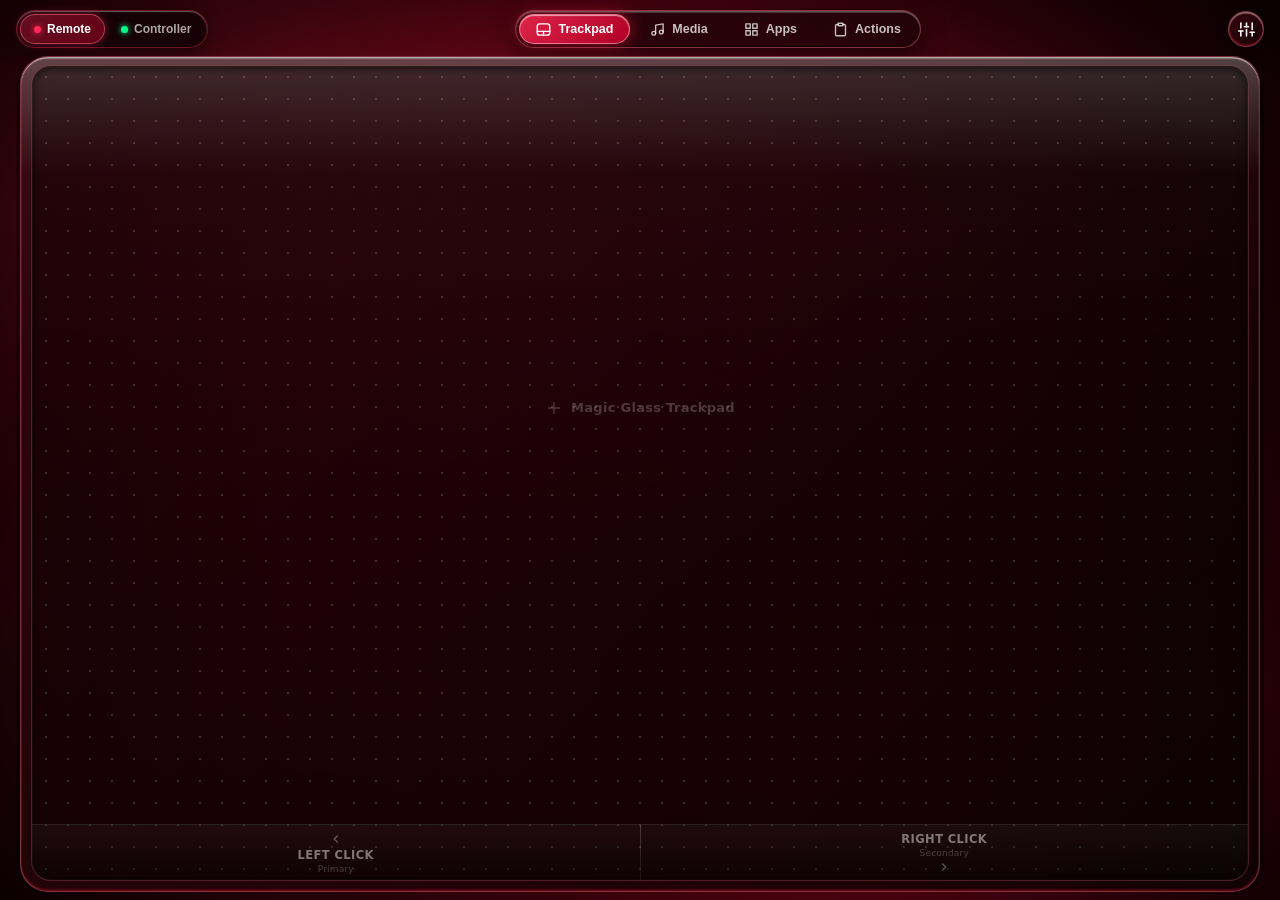
==== commit 96534e97: "feat(controller): add Cyberpunk Gaming Controller with Gyro Steering and Xbox 360 emulation" ====
--- a/windows/Mousely.Tray/wwwroot/index.html
+++ b/windows/Mousely.Tray/wwwroot/index.html
@@ -28,43 +28,78 @@
   <div class="app-landscape-root">
     
     <!-- Top Liquid Glass Navigation Header -->
-    <header class="top-glass-header">
-      <div class="header-spacer"></div>
-
-      <!-- Center: Liquid Glass Segmented Page Switcher (4 Pages) -->
+    <header class="top-glass-header" id="topGlassHeader">
+      <!-- Master Mode Toggle Pill (Remote vs Controller) -->
+      <div class="master-mode-pill" id="masterModePill">
+        <button class="mode-pill-tab active" id="pillModeRemote" onclick="setMasterMode('remote')" title="Remote Control Mode">
+          <span class="mode-dot dot-red"></span>
+          <span>Remote</span>
+        </button>
+        <button class="mode-pill-tab" id="pillModeGame" onclick="setMasterMode('game')" title="Gaming Controller Mode">
+          <span class="mode-dot dot-green"></span>
+          <span>Controller</span>
+        </button>
+      </div>
+
+      <!-- Center: Liquid Glass Segmented Page Switcher -->
       <nav class="nav-segmented-glass" id="navTabs">
-        <button class="nav-glass-tab active" data-page="0" onclick="switchPage(0)">
-          <svg viewBox="0 0 24 24" fill="none" stroke="currentColor" stroke-width="2.2" stroke-linecap="round" stroke-linejoin="round">
-            <rect x="2" y="3" width="20" height="18" rx="4"></rect>
-            <line x1="2" y1="15" x2="22" y2="15"></line>
-            <line x1="12" y1="15" x2="12" y2="21"></line>
-          </svg>
-          <span>Trackpad</span>
-        </button>
-        <button class="nav-glass-tab" data-page="1" onclick="switchPage(1)">
-          <svg viewBox="0 0 24 24" fill="none" stroke="currentColor" stroke-width="2.2" stroke-linecap="round" stroke-linejoin="round">
-            <path d="M9 18V5l12-2v13"></path>
-            <circle cx="6" cy="18" r="3"></circle>
-            <circle cx="18" cy="16" r="3"></circle>
-          </svg>
-          <span>Media</span>
-        </button>
-        <button class="nav-glass-tab" data-page="2" onclick="switchPage(2)">
-          <svg viewBox="0 0 24 24" fill="none" stroke="currentColor" stroke-width="2.2" stroke-linecap="round" stroke-linejoin="round">
-            <rect x="3" y="3" width="7" height="7"></rect>
-            <rect x="14" y="3" width="7" height="7"></rect>
-            <rect x="14" y="14" width="7" height="7"></rect>
-            <rect x="3" y="14" width="7" height="7"></rect>
-          </svg>
-          <span>Apps (8)</span>
-        </button>
-        <button class="nav-glass-tab" data-page="3" onclick="switchPage(3)">
-          <svg viewBox="0 0 24 24" fill="none" stroke="currentColor" stroke-width="2.2" stroke-linecap="round" stroke-linejoin="round">
-            <path d="M16 4h2a2 2 0 0 1 2 2v14a2 2 0 0 1-2 2H6a2 2 0 0 1-2-2V6a2 2 0 0 1 2-2h2"></path>
-            <rect x="8" y="2" width="8" height="4" rx="1" ry="1"></rect>
-          </svg>
-          <span>Actions</span>
-        </button>
+        <!-- Remote Mode Pages (Trackpad, Media, Apps, Actions) -->
+        <div class="header-tabs-group" id="remoteTabsGroup">
+          <button class="nav-glass-tab active" data-page="0" onclick="switchPage(0)">
+            <svg viewBox="0 0 24 24" fill="none" stroke="currentColor" stroke-width="2.2" stroke-linecap="round" stroke-linejoin="round">
+              <rect x="2" y="3" width="20" height="18" rx="4"></rect>
+              <line x1="2" y1="15" x2="22" y2="15"></line>
+              <line x1="12" y1="15" x2="12" y2="21"></line>
+            </svg>
+            <span>Trackpad</span>
+          </button>
+          <button class="nav-glass-tab" data-page="1" onclick="switchPage(1)">
+            <svg viewBox="0 0 24 24" fill="none" stroke="currentColor" stroke-width="2.2" stroke-linecap="round" stroke-linejoin="round">
+              <path d="M9 18V5l12-2v13"></path>
+              <circle cx="6" cy="18" r="3"></circle>
+              <circle cx="18" cy="16" r="3"></circle>
+            </svg>
+            <span>Media</span>
+          </button>
+          <button class="nav-glass-tab" data-page="2" onclick="switchPage(2)">
+            <svg viewBox="0 0 24 24" fill="none" stroke="currentColor" stroke-width="2.2" stroke-linecap="round" stroke-linejoin="round">
+              <rect x="3" y="3" width="7" height="7"></rect>
+              <rect x="14" y="3" width="7" height="7"></rect>
+              <rect x="14" y="14" width="7" height="7"></rect>
+              <rect x="3" y="14" width="7" height="7"></rect>
+            </svg>
+            <span>Apps</span>
+          </button>
+          <button class="nav-glass-tab" data-page="3" onclick="switchPage(3)">
+            <svg viewBox="0 0 24 24" fill="none" stroke="currentColor" stroke-width="2.2" stroke-linecap="round" stroke-linejoin="round">
+              <path d="M16 4h2a2 2 0 0 1 2 2v14a2 2 0 0 1-2 2H6a2 2 0 0 1-2-2V6a2 2 0 0 1 2-2h2"></path>
+              <rect x="8" y="2" width="8" height="4" rx="1" ry="1"></rect>
+            </svg>
+            <span>Actions</span>
+          </button>
+        </div>
+
+        <!-- Controller Sub-Mode Tabs (Gamepad ↔ Gyro Steering) -->
+        <div class="header-tabs-group hidden" id="gameTabsGroup">
+          <button class="nav-glass-tab active controller-sub-tab" id="subTabGamepad" onclick="setControllerSubMode('gamepad')">
+            <svg viewBox="0 0 24 24" fill="none" stroke="currentColor" stroke-width="2.2">
+              <rect x="2" y="6" width="20" height="12" rx="4"></rect>
+              <line x1="6" y1="12" x2="10" y2="12"></line>
+              <line x1="8" y1="10" x2="8" y2="14"></line>
+              <circle cx="15" cy="12" r="1"></circle>
+              <circle cx="18" cy="10" r="1"></circle>
+            </svg>
+            <span>Gamepad</span>
+          </button>
+          <button class="nav-glass-tab controller-sub-tab" id="subTabGyro" onclick="setControllerSubMode('gyro')">
+            <svg viewBox="0 0 24 24" fill="none" stroke="currentColor" stroke-width="2.2">
+              <circle cx="12" cy="12" r="9"></circle>
+              <path d="M12 3v18"></path>
+              <path d="M3 12h18"></path>
+            </svg>
+            <span>🏎️ Gyro Steering</span>
+          </button>
+        </div>
       </nav>
 
       <!-- Right: Settings / Discovered PCs Button -->
@@ -472,6 +507,137 @@
       </div>
     </div>
 
+    <!-- =========================================================================
+         GAME CONTROLLER VIEWPORT (Cyberpunk Emerald Green Liquid Glass)
+         ========================================================================= -->
+    <div class="game-controller-viewport hidden" id="gameControllerViewport">
+      <div class="cyber-controller-card" id="cyberControllerCard">
+        <div class="controller-glass-specular"></div>
+
+        <!-- Top Shoulder & Trigger Bar (LT / LB and RB / RT + Meta Buttons) -->
+        <div class="controller-trigger-bar">
+          <div class="trigger-cluster left-triggers">
+            <button class="cyber-trigger-btn btn-l2" id="btnTriggerL2" data-gamepad="LT">
+              <span class="trigger-label">LT</span>
+              <span class="trigger-sub">Brake</span>
+            </button>
+            <button class="cyber-bumper-btn btn-l1" id="btnTriggerL1" data-gamepad="LB">
+              <span class="trigger-label">LB</span>
+            </button>
+          </div>
+
+          <!-- Center Meta Buttons (Select / Center Gyro / Start) -->
+          <div class="controller-center-meta">
+            <button class="cyber-meta-btn" id="btnGameSelect" data-gamepad="SELECT" title="Select / Back">
+              <svg viewBox="0 0 24 24" fill="none" stroke="currentColor" stroke-width="2.2"><line x1="4" y1="12" x2="20" y2="12"></line><line x1="4" y1="6" x2="20" y2="6"></line></svg>
+              <span>SELECT</span>
+            </button>
+            <button class="cyber-calibrate-btn" id="btnGyroCalibrate" onclick="recalibrateGyro()" title="Re-Center Steering Angle">
+              <svg viewBox="0 0 24 24" fill="none" stroke="currentColor" stroke-width="2.2"><path d="M21.5 2v6h-6M21.34 15.57a10 10 0 1 1-.57-8.38l5.67-5.67"/></svg>
+              <span>CENTER GYRO</span>
+            </button>
+            <button class="cyber-meta-btn" id="btnGameStart" data-gamepad="START" title="Start / Menu">
+              <span>START</span>
+              <svg viewBox="0 0 24 24" fill="currentColor"><polygon points="5 3 19 12 5 21 5 3"></polygon></svg>
+            </button>
+          </div>
+
+          <div class="trigger-cluster right-triggers">
+            <button class="cyber-bumper-btn btn-r1" id="btnTriggerR1" data-gamepad="RB">
+              <span class="trigger-label">RB</span>
+            </button>
+            <button class="cyber-trigger-btn btn-r2" id="btnTriggerR2" data-gamepad="RT">
+              <span class="trigger-label">RT</span>
+              <span class="trigger-sub">Gas</span>
+            </button>
+          </div>
+        </div>
+
+        <!-- Cockpit Controls Zone (Left Cluster / Center Gyro HUD / Right Cluster) -->
+        <div class="controller-cockpit-zone">
+          
+          <!-- LEFT CLUSTER: Precision Analog Thumbstick & D-Pad -->
+          <div class="cockpit-left-cluster">
+            <!-- Analog Thumbstick -->
+            <div class="cyber-thumbstick-zone" id="thumbstickZone">
+              <div class="thumbstick-base" id="thumbstickBase">
+                <div class="thumbstick-crosshair"></div>
+                <div class="thumbstick-knob" id="thumbstickKnob">
+                  <div class="knob-core"></div>
+                </div>
+              </div>
+            </div>
+
+            <!-- Tactile D-Pad -->
+            <div class="cyber-dpad" id="cyberDpad">
+              <button class="dpad-btn dpad-up" id="dpadUp" data-gamepad="DPAD_UP">▲</button>
+              <button class="dpad-btn dpad-left" id="dpadLeft" data-gamepad="DPAD_LEFT">◀</button>
+              <div class="dpad-center"></div>
+              <button class="dpad-btn dpad-right" id="dpadRight" data-gamepad="DPAD_RIGHT">▶</button>
+              <button class="dpad-btn dpad-down" id="dpadDown" data-gamepad="DPAD_DOWN">▼</button>
+            </div>
+          </div>
+
+          <!-- CENTER CLUSTER: Dynamic Gyro Steering Arch & Horizon Gauge -->
+          <div class="cockpit-center-cluster" id="cockpitCenterCluster">
+            <div class="gyro-hud-card" id="gyroHudCard">
+              <div class="gyro-arch-container">
+                <svg class="gyro-arch-svg" viewBox="0 0 240 130">
+                  <!-- Outer Track Arc -->
+                  <path class="arc-track" d="M 25 115 A 95 95 0 0 1 215 115" fill="none" stroke="rgba(0,255,136,0.18)" stroke-width="12" stroke-linecap="round"></path>
+                  <!-- Active Steering Glow Fill -->
+                  <path class="arc-fill" id="gyroArcFill" d="M 120 20 A 95 95 0 0 1 120 20" fill="none" stroke="#00ff88" stroke-width="12" stroke-linecap="round"></path>
+                  <!-- Center Reference Marker -->
+                  <line x1="120" y1="10" x2="120" y2="28" stroke="#ffffff" stroke-width="3"></line>
+                  <!-- Angle Graduation Ticks -->
+                  <line x1="60" y1="52" x2="68" y2="60" stroke="rgba(255,255,255,0.4)" stroke-width="2"></line>
+                  <line x1="180" y1="52" x2="172" y2="60" stroke="rgba(255,255,255,0.4)" stroke-width="2"></line>
+                  <!-- Dynamic Steering Needle -->
+                  <line class="arc-needle" id="gyroNeedle" x1="120" y1="115" x2="120" y2="30" stroke="#00ff88" stroke-width="3.5" stroke-linecap="round"></line>
+                  <circle cx="120" cy="115" r="10" fill="#03150b" stroke="#00ff88" stroke-width="2.5"></circle>
+                </svg>
+              </div>
+
+              <!-- Degree & Direction Live Display -->
+              <div class="gyro-readout-wrap">
+                <div class="gyro-degree-box">
+                  <span class="gyro-deg-num" id="gyroDegreeNum">0°</span>
+                  <span class="gyro-deg-status" id="gyroDirectionTag">CENTER</span>
+                </div>
+                <div class="gyro-mode-indicator" id="gyroActivePill">
+                  <span class="gyro-live-dot"></span>
+                  <span id="gyroModeText">GYRO STEERING ACTIVE</span>
+                </div>
+              </div>
+            </div>
+          </div>
+
+          <!-- RIGHT CLUSTER: Glowing ABXY Diamond Buttons -->
+          <div class="cockpit-right-cluster">
+            <div class="cyber-abxy-diamond">
+              <button class="abxy-btn btn-y" id="btnY" data-gamepad="Y">
+                <span>Y</span>
+              </button>
+              <div class="abxy-mid-row">
+                <button class="abxy-btn btn-x" id="btnX" data-gamepad="X">
+                  <span>X</span>
+                </button>
+                <div class="abxy-diamond-axis"></div>
+                <button class="abxy-btn btn-b" id="btnB" data-gamepad="B">
+                  <span>B</span>
+                </button>
+              </div>
+              <button class="abxy-btn btn-a" id="btnA" data-gamepad="A">
+                <span>A</span>
+              </button>
+            </div>
+          </div>
+
+        </div>
+
+      </div>
+    </div>
+
   </div>
 
   <!-- ================= DESKTOP SELECTOR OVERLAY ================= -->
--- a/windows/Mousely.Tray/wwwroot/styles.css
+++ b/windows/Mousely.Tray/wwwroot/styles.css
@@ -179,11 +179,95 @@
   flex-shrink: 0;
 }
 
-.header-spacer {
-  width: 36px;
-  height: 36px;
-  visibility: hidden;
+/* Master Mode Switcher Pill (Remote vs Game Controller) */
+.master-mode-pill {
+  height: 38px;
+  padding: 3px;
+  border-radius: 19px;
+  background: rgba(18, 2, 6, 0.85);
+  border: 1.5px solid rgba(255, 60, 90, 0.35);
+  box-shadow:
+    inset 0 1px 1px rgba(255, 255, 255, 0.35),
+    0 4px 16px rgba(0, 0, 0, 0.5);
+  display: flex;
+  align-items: center;
+  gap: 3px;
   flex-shrink: 0;
+  transition: all 0.25s ease;
+}
+
+.master-mode-pill.theme-green {
+  background: rgba(3, 20, 10, 0.88);
+  border-color: rgba(0, 255, 136, 0.45);
+  box-shadow:
+    inset 0 1px 1px rgba(255, 255, 255, 0.4),
+    0 0 14px rgba(0, 255, 136, 0.3);
+}
+
+.mode-pill-tab {
+  height: 30px;
+  padding: 0 13px;
+  border-radius: 15px;
+  background: transparent;
+  border: none;
+  color: rgba(255, 255, 255, 0.65);
+  display: flex;
+  align-items: center;
+  gap: 6px;
+  font-size: 12px;
+  font-weight: 700;
+  cursor: pointer;
+  outline: none;
+  transition: all 0.18s ease;
+}
+
+.mode-pill-tab.active {
+  background: linear-gradient(135deg, rgba(255, 42, 85, 0.35) 0%, rgba(180, 0, 40, 0.5) 100%);
+  color: #ffffff;
+  border: 1px solid rgba(255, 120, 140, 0.5);
+  box-shadow: 0 0 10px rgba(255, 42, 85, 0.4);
+}
+
+.master-mode-pill.theme-green .mode-pill-tab.active {
+  background: linear-gradient(135deg, rgba(0, 255, 136, 0.35) 0%, rgba(0, 180, 90, 0.5) 100%);
+  color: #ffffff;
+  border: 1px solid rgba(0, 255, 136, 0.6);
+  box-shadow: 0 0 12px rgba(0, 255, 136, 0.5);
+}
+
+.mode-dot {
+  width: 7px;
+  height: 7px;
+  border-radius: 50%;
+}
+.dot-red { background: #ff2a55; box-shadow: 0 0 6px #ff2a55; }
+.dot-green { background: #00ff88; box-shadow: 0 0 6px #00ff88; }
+
+.header-tabs-group {
+  display: flex;
+  align-items: center;
+  gap: 4px;
+}
+
+.header-tabs-group.hidden {
+  display: none !important;
+}
+
+/* Controller Sub-Tabs (Green Liquid Glass) */
+.nav-segmented-glass.theme-green {
+  background: rgba(3, 22, 12, 0.82);
+  border-color: rgba(0, 255, 136, 0.4);
+  box-shadow:
+    inset 0 1px 1px rgba(255, 255, 255, 0.35),
+    0 0 14px rgba(0, 255, 136, 0.25);
+}
+
+.controller-sub-tab.active {
+  background: linear-gradient(135deg, #00ff88 0%, #00a859 100%) !important;
+  color: #03150b !important;
+  font-weight: 800 !important;
+  border: 1px solid rgba(255, 255, 255, 0.7) !important;
+  box-shadow: 0 0 14px rgba(0, 255, 136, 0.6) !important;
 }
 
 .status-glass-pill {
@@ -1226,3 +1310,610 @@
   cursor: pointer;
   outline: none;
 }
+
+/* =========================================================================
+   GAME CONTROLLER VIEWPORT (CYBERPUNK EMERALD GREEN LIQUID GLASS)
+   ========================================================================= */
+.game-controller-viewport {
+  flex: 1;
+  width: 100%;
+  height: calc(100vh - 58px);
+  display: flex;
+  flex-direction: column;
+  position: relative;
+  overflow: hidden;
+  box-sizing: border-box;
+  animation: fadeInController 0.25s ease-out;
+}
+
+.game-controller-viewport.hidden {
+  display: none !important;
+  pointer-events: none !important;
+}
+
+@keyframes fadeInController {
+  from { opacity: 0; transform: scale(0.985); }
+  to { opacity: 1; transform: scale(1); }
+}
+
+.cyber-controller-card {
+  flex: 1;
+  display: flex;
+  flex-direction: column;
+  position: relative;
+  border-radius: 24px;
+  background: linear-gradient(145deg, rgba(3, 24, 14, 0.88) 0%, rgba(1, 14, 8, 0.94) 100%);
+  border: 1.5px solid rgba(0, 255, 136, 0.35);
+  box-shadow:
+    inset 0 1.5px 1.5px rgba(255, 255, 255, 0.35),
+    inset 0 -2px 4px rgba(0, 255, 136, 0.15),
+    0 16px 40px rgba(0, 0, 0, 0.85),
+    0 0 35px rgba(0, 255, 136, 0.18);
+  overflow: hidden;
+  user-select: none;
+  -webkit-user-select: none;
+  touch-action: none;
+}
+
+.controller-glass-specular {
+  position: absolute;
+  top: 0;
+  left: 0;
+  right: 0;
+  height: 40%;
+  background: linear-gradient(180deg, rgba(255, 255, 255, 0.22) 0%, rgba(255, 255, 255, 0.04) 45%, transparent 100%);
+  border-radius: 24px 24px 0 0;
+  pointer-events: none;
+  z-index: 1;
+}
+
+/* --- Top Shoulder & Trigger Bar --- */
+.controller-trigger-bar {
+  display: flex;
+  align-items: center;
+  justify-content: space-between;
+  padding: 8px 16px;
+  gap: 12px;
+  z-index: 2;
+  flex-shrink: 0;
+  border-bottom: 1px solid rgba(0, 255, 136, 0.12);
+  background: rgba(0, 0, 0, 0.2);
+}
+
+.trigger-cluster {
+  display: flex;
+  align-items: center;
+  gap: 8px;
+}
+
+.cyber-trigger-btn {
+  height: 38px;
+  min-width: 70px;
+  padding: 0 14px;
+  border-radius: 12px;
+  background: linear-gradient(135deg, rgba(0, 255, 136, 0.14) 0%, rgba(0, 160, 80, 0.28) 100%);
+  border: 1.5px solid rgba(0, 255, 136, 0.5);
+  box-shadow: inset 0 1px 1px rgba(255, 255, 255, 0.3), 0 0 12px rgba(0, 255, 136, 0.2);
+  display: flex;
+  flex-direction: column;
+  align-items: center;
+  justify-content: center;
+  cursor: pointer;
+  outline: none;
+  transition: transform 0.08s ease, box-shadow 0.08s ease, background 0.08s ease;
+  user-select: none;
+  -webkit-user-select: none;
+  touch-action: none;
+}
+
+.cyber-trigger-btn .trigger-label {
+  font-size: 13px;
+  font-weight: 800;
+  color: #00ff88;
+  line-height: 1.1;
+}
+
+.cyber-trigger-btn .trigger-sub {
+  font-size: 10px;
+  font-weight: 700;
+  color: rgba(255, 255, 255, 0.7);
+  text-transform: uppercase;
+  letter-spacing: 0.5px;
+}
+
+.cyber-trigger-btn:active, .cyber-trigger-btn.active {
+  background: linear-gradient(135deg, rgba(0, 255, 136, 0.45) 0%, rgba(0, 200, 100, 0.7) 100%);
+  border-color: #00ff88;
+  box-shadow: 0 0 20px rgba(0, 255, 136, 0.65), inset 0 2px 4px rgba(0, 0, 0, 0.4);
+  transform: scale(0.94);
+}
+
+.cyber-trigger-btn:active .trigger-label, .cyber-trigger-btn.active .trigger-label {
+  color: #ffffff;
+}
+
+.cyber-bumper-btn {
+  height: 38px;
+  min-width: 52px;
+  padding: 0 12px;
+  border-radius: 12px;
+  background: rgba(255, 255, 255, 0.06);
+  border: 1.5px solid rgba(0, 255, 136, 0.35);
+  box-shadow: inset 0 1px 1px rgba(255, 255, 255, 0.25);
+  display: flex;
+  align-items: center;
+  justify-content: center;
+  cursor: pointer;
+  outline: none;
+  transition: transform 0.08s ease, box-shadow 0.08s ease, background 0.08s ease;
+  user-select: none;
+  -webkit-user-select: none;
+  touch-action: none;
+}
+
+.cyber-bumper-btn .trigger-label {
+  font-size: 13px;
+  font-weight: 800;
+  color: #ffffff;
+}
+
+.cyber-bumper-btn:active, .cyber-bumper-btn.active {
+  background: rgba(0, 255, 136, 0.3);
+  border-color: #00ff88;
+  box-shadow: 0 0 16px rgba(0, 255, 136, 0.5);
+  transform: scale(0.94);
+}
+
+.controller-center-meta {
+  display: flex;
+  align-items: center;
+  gap: 8px;
+}
+
+.cyber-meta-btn {
+  height: 32px;
+  padding: 0 12px;
+  border-radius: 16px;
+  background: rgba(255, 255, 255, 0.06);
+  border: 1px solid rgba(0, 255, 136, 0.3);
+  color: rgba(255, 255, 255, 0.85);
+  font-size: 11px;
+  font-weight: 700;
+  letter-spacing: 0.5px;
+  display: flex;
+  align-items: center;
+  gap: 5px;
+  cursor: pointer;
+  outline: none;
+  transition: transform 0.08s ease;
+  user-select: none;
+  -webkit-user-select: none;
+  touch-action: none;
+}
+
+.cyber-meta-btn svg { width: 12px; height: 12px; }
+
+.cyber-meta-btn:active, .cyber-meta-btn.active {
+  background: rgba(0, 255, 136, 0.35);
+  color: #ffffff;
+  border-color: #00ff88;
+  box-shadow: 0 0 12px rgba(0, 255, 136, 0.5);
+  transform: scale(0.93);
+}
+
+.cyber-calibrate-btn {
+  height: 34px;
+  padding: 0 14px;
+  border-radius: 17px;
+  background: linear-gradient(135deg, rgba(0, 255, 136, 0.22) 0%, rgba(0, 160, 80, 0.4) 100%);
+  border: 1.5px solid #00ff88;
+  box-shadow: 0 0 14px rgba(0, 255, 136, 0.4), inset 0 1px 1px rgba(255, 255, 255, 0.4);
+  color: #ffffff;
+  font-size: 11px;
+  font-weight: 800;
+  letter-spacing: 0.6px;
+  display: flex;
+  align-items: center;
+  gap: 6px;
+  cursor: pointer;
+  outline: none;
+  transition: transform 0.08s ease, box-shadow 0.08s ease;
+  user-select: none;
+  -webkit-user-select: none;
+  touch-action: none;
+}
+
+.cyber-calibrate-btn svg { width: 14px; height: 14px; }
+
+.cyber-calibrate-btn:active {
+  transform: scale(0.92);
+  box-shadow: 0 0 24px rgba(0, 255, 136, 0.8), inset 0 2px 4px rgba(0, 0, 0, 0.5);
+}
+
+/* --- Cockpit Zone --- */
+.controller-cockpit-zone {
+  flex: 1;
+  display: flex;
+  align-items: center;
+  justify-content: space-between;
+  padding: 6px 20px 10px 20px;
+  gap: 16px;
+  position: relative;
+  z-index: 2;
+}
+
+/* Left Cluster: Thumbstick + D-Pad */
+.cockpit-left-cluster {
+  display: flex;
+  align-items: center;
+  gap: 20px;
+  flex-shrink: 0;
+}
+
+/* Analog Thumbstick */
+.cyber-thumbstick-zone {
+  width: 126px;
+  height: 126px;
+  position: relative;
+  display: flex;
+  align-items: center;
+  justify-content: center;
+  touch-action: none;
+  user-select: none;
+  -webkit-user-select: none;
+}
+
+.thumbstick-base {
+  width: 120px;
+  height: 120px;
+  border-radius: 50%;
+  background: radial-gradient(circle at 50% 50%, rgba(2, 22, 12, 0.92) 0%, rgba(0, 10, 5, 0.98) 100%);
+  border: 2px solid rgba(0, 255, 136, 0.35);
+  box-shadow:
+    inset 0 0 20px rgba(0, 0, 0, 0.85),
+    0 0 15px rgba(0, 255, 136, 0.15),
+    inset 0 1px 1px rgba(255, 255, 255, 0.2);
+  position: relative;
+  display: flex;
+  align-items: center;
+  justify-content: center;
+}
+
+.thumbstick-crosshair {
+  position: absolute;
+  inset: 16px;
+  border-radius: 50%;
+  border: 1px dashed rgba(0, 255, 136, 0.25);
+  pointer-events: none;
+}
+
+.thumbstick-crosshair::before {
+  content: "";
+  position: absolute;
+  top: 50%;
+  left: 8px;
+  right: 8px;
+  height: 1px;
+  background: rgba(0, 255, 136, 0.2);
+}
+
+.thumbstick-crosshair::after {
+  content: "";
+  position: absolute;
+  left: 50%;
+  top: 8px;
+  bottom: 8px;
+  width: 1px;
+  background: rgba(0, 255, 136, 0.2);
+}
+
+.thumbstick-knob {
+  width: 58px;
+  height: 58px;
+  border-radius: 50%;
+  background: radial-gradient(circle at 35% 35%, rgba(0, 255, 136, 0.4) 0%, rgba(3, 30, 16, 0.95) 60%, rgba(1, 14, 7, 1) 100%);
+  border: 2.2px solid #00ff88;
+  box-shadow:
+    0 6px 18px rgba(0, 0, 0, 0.7),
+    0 0 16px rgba(0, 255, 136, 0.5),
+    inset 0 2px 2px rgba(255, 255, 255, 0.6);
+  position: absolute;
+  display: flex;
+  align-items: center;
+  justify-content: center;
+  cursor: grab;
+  touch-action: none;
+  transform: translate3d(0, 0, 0);
+  transition: transform 0.08s ease-out;
+}
+
+.thumbstick-knob.dragging {
+  transition: none !important;
+  box-shadow:
+    0 8px 24px rgba(0, 0, 0, 0.8),
+    0 0 24px rgba(0, 255, 136, 0.8),
+    inset 0 2px 2px rgba(255, 255, 255, 0.8);
+}
+
+.knob-core {
+  width: 22px;
+  height: 22px;
+  border-radius: 50%;
+  background: rgba(0, 255, 136, 0.25);
+  border: 1.5px solid rgba(0, 255, 136, 0.7);
+  box-shadow: 0 0 8px rgba(0, 255, 136, 0.6);
+}
+
+/* Tactile D-Pad */
+.cyber-dpad {
+  width: 108px;
+  height: 108px;
+  position: relative;
+  touch-action: none;
+  user-select: none;
+  -webkit-user-select: none;
+}
+
+.dpad-btn {
+  position: absolute;
+  width: 36px;
+  height: 36px;
+  background: linear-gradient(135deg, rgba(2, 22, 12, 0.9) 0%, rgba(1, 12, 6, 0.95) 100%);
+  border: 1.5px solid rgba(0, 255, 136, 0.4);
+  box-shadow: inset 0 1px 1px rgba(255, 255, 255, 0.2), 0 3px 8px rgba(0, 0, 0, 0.6);
+  color: #00ff88;
+  font-size: 15px;
+  display: flex;
+  align-items: center;
+  justify-content: center;
+  cursor: pointer;
+  outline: none;
+  border-radius: 8px;
+  transition: transform 0.06s ease, background 0.06s ease;
+  user-select: none;
+  -webkit-user-select: none;
+  touch-action: none;
+}
+
+.dpad-up { top: 0; left: 36px; border-radius: 10px 10px 4px 4px; }
+.dpad-down { bottom: 0; left: 36px; border-radius: 4px 4px 10px 10px; }
+.dpad-left { top: 36px; left: 0; border-radius: 10px 4px 4px 10px; }
+.dpad-right { top: 36px; right: 0; border-radius: 4px 10px 10px 4px; }
+
+.dpad-center {
+  position: absolute;
+  top: 36px;
+  left: 36px;
+  width: 36px;
+  height: 36px;
+  background: rgba(1, 16, 8, 0.95);
+  border: none;
+  pointer-events: none;
+}
+
+.dpad-btn:active, .dpad-btn.pressed {
+  background: linear-gradient(135deg, rgba(0, 255, 136, 0.45) 0%, rgba(0, 180, 90, 0.65) 100%);
+  border-color: #00ff88;
+  color: #ffffff;
+  box-shadow: 0 0 16px rgba(0, 255, 136, 0.7);
+  transform: scale(0.92);
+}
+
+/* Center Cluster: Gyro Steering HUD */
+.cockpit-center-cluster {
+  flex: 1;
+  max-width: 280px;
+  display: flex;
+  flex-direction: column;
+  align-items: center;
+  justify-content: center;
+  position: relative;
+}
+
+.gyro-hud-card {
+  width: 100%;
+  display: flex;
+  flex-direction: column;
+  align-items: center;
+  justify-content: center;
+  background: radial-gradient(circle at 50% 60%, rgba(0, 255, 136, 0.06) 0%, transparent 70%);
+  border-radius: 20px;
+  padding: 6px 10px;
+}
+
+.gyro-arch-container {
+  width: 220px;
+  height: 110px;
+  display: flex;
+  align-items: center;
+  justify-content: center;
+  position: relative;
+}
+
+.gyro-arch-svg {
+  width: 100%;
+  height: 100%;
+  filter: drop-shadow(0 0 8px rgba(0, 255, 136, 0.35));
+  overflow: visible;
+}
+
+.arc-needle {
+  transform-origin: 120px 115px;
+  transition: transform 0.04s cubic-bezier(0.1, 0.7, 0.1, 1);
+}
+
+.gyro-readout-wrap {
+  display: flex;
+  flex-direction: column;
+  align-items: center;
+  gap: 3px;
+  margin-top: -6px;
+}
+
+.gyro-degree-box {
+  display: flex;
+  align-items: baseline;
+  gap: 8px;
+}
+
+.gyro-deg-num {
+  font-size: 24px;
+  font-weight: 900;
+  color: #00ff88;
+  text-shadow: 0 0 14px rgba(0, 255, 136, 0.7);
+  letter-spacing: -0.5px;
+  min-width: 60px;
+  text-align: right;
+}
+
+.gyro-deg-status {
+  font-size: 11px;
+  font-weight: 800;
+  color: rgba(255, 255, 255, 0.85);
+  letter-spacing: 0.6px;
+  text-transform: uppercase;
+}
+
+.gyro-mode-indicator {
+  display: flex;
+  align-items: center;
+  gap: 6px;
+  font-size: 10px;
+  font-weight: 700;
+  color: rgba(0, 255, 136, 0.85);
+  letter-spacing: 0.8px;
+  background: rgba(0, 255, 136, 0.1);
+  border: 1px solid rgba(0, 255, 136, 0.25);
+  padding: 2px 8px;
+  border-radius: 10px;
+}
+
+.gyro-live-dot {
+  width: 6px;
+  height: 6px;
+  border-radius: 50%;
+  background: #00ff88;
+  box-shadow: 0 0 6px #00ff88;
+  animation: gyroDotBlink 1.4s ease-in-out infinite;
+}
+
+@keyframes gyroDotBlink {
+  0%, 100% { transform: scale(1); opacity: 1; }
+  50% { transform: scale(1.4); opacity: 0.4; }
+}
+
+/* Right Cluster: ABXY Diamond */
+.cockpit-right-cluster {
+  display: flex;
+  align-items: center;
+  justify-content: center;
+  flex-shrink: 0;
+}
+
+.cyber-abxy-diamond {
+  width: 140px;
+  height: 140px;
+  position: relative;
+  display: flex;
+  align-items: center;
+  justify-content: center;
+  user-select: none;
+  -webkit-user-select: none;
+  touch-action: none;
+}
+
+.abxy-mid-row {
+  position: absolute;
+  width: 100%;
+  display: flex;
+  align-items: center;
+  justify-content: space-between;
+}
+
+.abxy-diamond-axis {
+  width: 38px;
+  height: 1px;
+  background: rgba(255, 255, 255, 0.08);
+}
+
+.abxy-btn {
+  width: 46px;
+  height: 46px;
+  border-radius: 50%;
+  background: radial-gradient(circle at 35% 35%, rgba(255, 255, 255, 0.25) 0%, rgba(20, 20, 25, 0.95) 60%, rgba(5, 5, 8, 1) 100%);
+  box-shadow:
+    0 6px 14px rgba(0, 0, 0, 0.7),
+    inset 0 1.5px 1.5px rgba(255, 255, 255, 0.5);
+  display: flex;
+  align-items: center;
+  justify-content: center;
+  font-size: 19px;
+  font-weight: 900;
+  cursor: pointer;
+  outline: none;
+  transition: transform 0.06s ease, box-shadow 0.06s ease;
+  user-select: none;
+  -webkit-user-select: none;
+  touch-action: none;
+  position: relative;
+  z-index: 2;
+}
+
+.btn-y {
+  position: absolute;
+  top: 0;
+  left: calc(50% - 23px);
+  border: 2px solid #ffd000;
+  color: #ffd000;
+  box-shadow: 0 0 14px rgba(255, 208, 0, 0.45), inset 0 1.5px 1.5px rgba(255, 255, 255, 0.4);
+}
+
+.btn-a {
+  position: absolute;
+  bottom: 0;
+  left: calc(50% - 23px);
+  border: 2px solid #00ff88;
+  color: #00ff88;
+  box-shadow: 0 0 14px rgba(0, 255, 136, 0.45), inset 0 1.5px 1.5px rgba(255, 255, 255, 0.4);
+}
+
+.btn-x {
+  border: 2px solid #00d4ff;
+  color: #00d4ff;
+  box-shadow: 0 0 14px rgba(0, 212, 255, 0.45), inset 0 1.5px 1.5px rgba(255, 255, 255, 0.4);
+}
+
+.btn-b {
+  border: 2px solid #ff3b5c;
+  color: #ff3b5c;
+  box-shadow: 0 0 14px rgba(255, 59, 92, 0.45), inset 0 1.5px 1.5px rgba(255, 255, 255, 0.4);
+}
+
+.btn-y:active, .btn-y.pressed {
+  background: #ffd000 !important;
+  color: #000000 !important;
+  box-shadow: 0 0 24px rgba(255, 208, 0, 0.9) !important;
+  transform: scale(0.88);
+}
+
+.btn-a:active, .btn-a.pressed {
+  background: #00ff88 !important;
+  color: #000000 !important;
+  box-shadow: 0 0 24px rgba(0, 255, 136, 0.9) !important;
+  transform: scale(0.88);
+}
+
+.btn-x:active, .btn-x.pressed {
+  background: #00d4ff !important;
+  color: #000000 !important;
+  box-shadow: 0 0 24px rgba(0, 212, 255, 0.9) !important;
+  transform: scale(0.88);
+}
+
+.btn-b:active, .btn-b.pressed {
+  background: #ff3b5c !important;
+  color: #ffffff !important;
+  box-shadow: 0 0 24px rgba(255, 59, 92, 0.9) !important;
+  transform: scale(0.88);
+}
+
